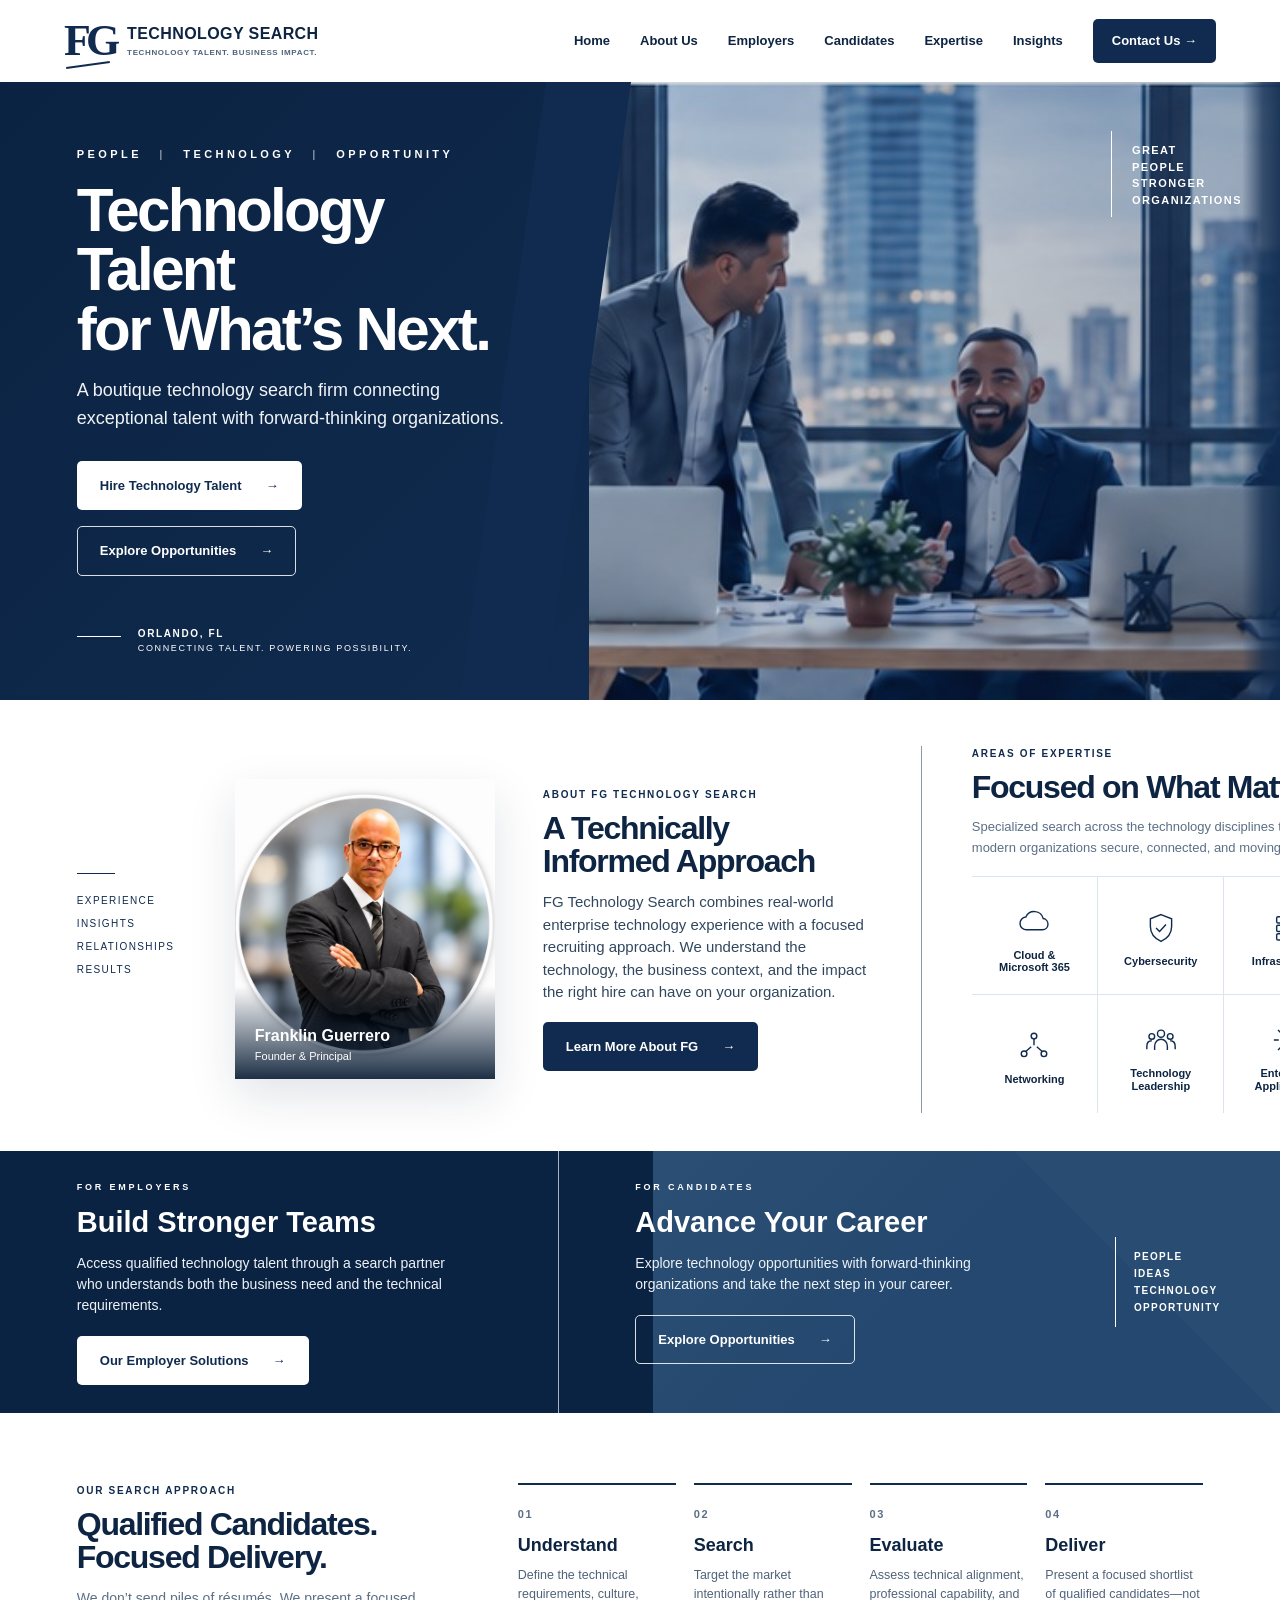
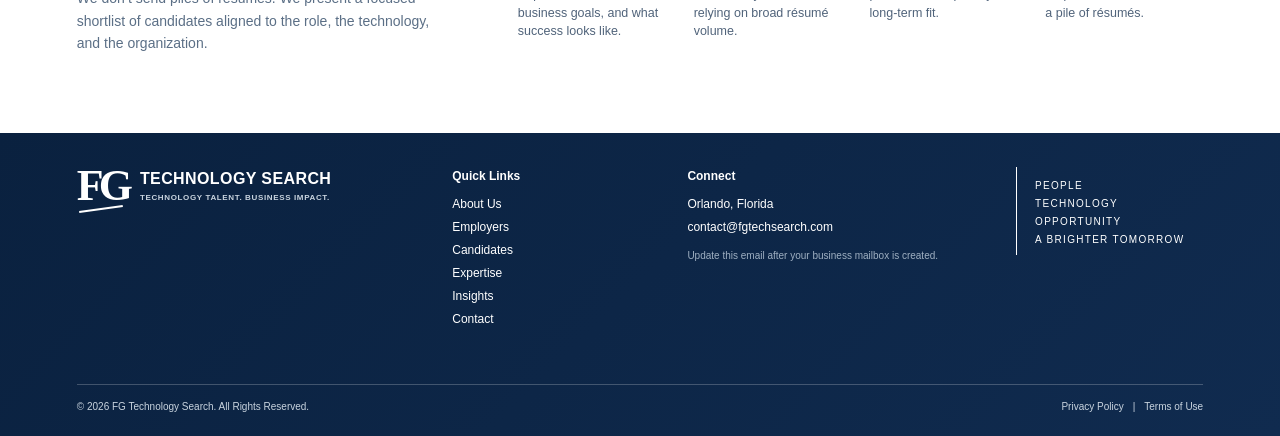
==== index.html @ d40439c0 "Add files via upload" ====
<!doctype html>
<html lang="en">
<head>
  <meta charset="utf-8">
  <meta name="viewport" content="width=device-width, initial-scale=1">
  <meta name="description" content="FG Technology Search is a boutique technology search firm connecting exceptional talent with forward-thinking organizations.">
  <title>FG Technology Search | Technology Talent for What’s Next</title>
  <link rel="icon" href="assets/favicon.svg" type="image/svg+xml">
  <link rel="stylesheet" href="styles.css">
</head>
<body>
  <header class="site-header">
    <a class="brand" href="#top" aria-label="FG Technology Search home">
      <span class="brand-mark" aria-hidden="true">FG</span>
      <span class="brand-copy">
        <strong>TECHNOLOGY SEARCH</strong>
        <small>TECHNOLOGY TALENT. BUSINESS IMPACT.</small>
      </span>
    </a>

    <button class="menu-toggle" type="button" aria-expanded="false" aria-controls="main-nav">
      <span></span><span></span><span></span>
      <span class="sr-only">Toggle navigation</span>
    </button>

    <nav id="main-nav" class="main-nav" aria-label="Primary navigation">
      <a href="index.html">Home</a>
      <a href="about.html">About Us</a>
      <a href="#employers">Employers</a>
      <a href="candidates.html">Candidates</a>
      <a href="expertise.html">Expertise</a>
      <a href="#insights">Insights</a>
      <a class="nav-cta" href="contact.html">Contact Us <span aria-hidden="true">→</span></a>
    </nav>
  </header>

  <main id="top">
    <section class="hero">
      <div class="hero-copy">
        <p class="eyebrow">PEOPLE <span>|</span> TECHNOLOGY <span>|</span> OPPORTUNITY</p>
        <h1>Technology Talent<br>for What’s Next.</h1>
        <p class="hero-lede">A boutique technology search firm connecting exceptional talent with forward-thinking organizations.</p>
        <div class="hero-actions">
          <a class="btn btn-light" href="#employers">Hire Technology Talent <span>→</span></a>
          <a class="btn btn-outline" href="candidates.html">Explore Opportunities <span>→</span></a>
        </div>
        <div class="hero-location">
          <span class="line"></span>
          <p><strong>ORLANDO, FL</strong><br>CONNECTING TALENT. POWERING POSSIBILITY.</p>
        </div>
      </div>

      <div class="hero-visual" aria-label="Professional technology search and recruiting">
        <img src="assets/hero-office.jpg" alt="Technology professionals collaborating in a modern office">
        <div class="hero-image-overlay"></div>
        <div class="glass-panel">
          <span class="vertical-line"></span>
          <p>GREAT<br>PEOPLE<br>STRONGER<br>ORGANIZATIONS</p>
        </div>
      </div>
    </section>

    <section id="about" class="about-expertise section">
      <div class="values">
        <span></span>
        <p>EXPERIENCE</p>
        <p>INSIGHTS</p>
        <p>RELATIONSHIPS</p>
        <p>RESULTS</p>
      </div>

      <div class="founder-card">
        <img class="founder-photo" src="assets/founder-franklin.png" alt="Temporary AI-generated founder portrait">
        <div class="founder-caption">
          <strong>Franklin Guerrero</strong>
          <span>Founder &amp; Principal</span>
        </div>
      </div>

      <article class="about-copy">
        <p class="section-kicker">ABOUT FG TECHNOLOGY SEARCH</p>
        <h2>A Technically<br>Informed Approach</h2>
        <p>FG Technology Search combines real-world enterprise technology experience with a focused recruiting approach. We understand the technology, the business context, and the impact the right hire can have on your organization.</p>
        <a class="btn btn-navy" href="about.html">Learn More About FG <span>→</span></a>
      </article>

      <section id="expertise" class="expertise-panel" aria-labelledby="expertise-title">
        <p class="section-kicker">AREAS OF EXPERTISE</p>
        <h2 id="expertise-title">Focused on What Matters</h2>
        <p class="expertise-intro">Specialized search across the technology disciplines that keep modern organizations secure, connected, and moving forward.</p>
        <div class="expertise-grid">
          <div class="expertise-item">
            <svg viewBox="0 0 48 48" aria-hidden="true"><path d="M14 35h22a8 8 0 0 0 1-15.9A13 13 0 0 0 12.5 17 9 9 0 0 0 14 35Z"/></svg>
            <span>Cloud &amp;<br>Microsoft 365</span>
          </div>
          <div class="expertise-item">
            <svg viewBox="0 0 48 48" aria-hidden="true"><path d="M24 5 39 11v11c0 10-6.4 17-15 21-8.6-4-15-11-15-21V11L24 5Z"/><path d="m17 24 5 5 9-10"/></svg>
            <span>Cybersecurity</span>
          </div>
          <div class="expertise-item">
            <svg viewBox="0 0 48 48" aria-hidden="true"><rect x="8" y="8" width="32" height="9" rx="2"/><rect x="8" y="20" width="32" height="9" rx="2"/><rect x="8" y="32" width="32" height="9" rx="2"/><circle cx="34" cy="12.5" r="1"/><circle cx="34" cy="24.5" r="1"/><circle cx="34" cy="36.5" r="1"/></svg>
            <span>Infrastructure</span>
          </div>
          <div class="expertise-item">
            <svg viewBox="0 0 48 48" aria-hidden="true"><circle cx="24" cy="10" r="4"/><circle cx="10" cy="35" r="4"/><circle cx="38" cy="35" r="4"/><path d="M24 14v9M20 25 12 32M28 25l8 7"/></svg>
            <span>Networking</span>
          </div>
          <div class="expertise-item">
            <svg viewBox="0 0 48 48" aria-hidden="true"><circle cx="24" cy="15" r="5"/><circle cx="11" cy="19" r="4"/><circle cx="37" cy="19" r="4"/><path d="M15 38v-5c0-6 4-10 9-10s9 4 9 10v5M4 37v-4c0-5 3-8 7-8M44 37v-4c0-5-3-8-7-8"/></svg>
            <span>Technology<br>Leadership</span>
          </div>
          <div class="expertise-item">
            <svg viewBox="0 0 48 48" aria-hidden="true"><circle cx="24" cy="24" r="7"/><path d="M24 4v7M24 37v7M4 24h7M37 24h7M9.9 9.9l5 5M33.1 33.1l5 5M38.1 9.9l-5 5M14.9 33.1l-5 5"/></svg>
            <span>Enterprise<br>Applications</span>
          </div>
        </div>
      </section>
    </section>

    <section class="audience-band">
      <article id="employers" class="audience employers">
        <p class="eyebrow">FOR EMPLOYERS</p>
        <h2>Build Stronger Teams</h2>
        <p>Access qualified technology talent through a search partner who understands both the business need and the technical requirements.</p>
        <a class="btn btn-light" href="#contact">Our Employer Solutions <span>→</span></a>
      </article>

      <article id="candidates" class="audience candidates">
        <p class="eyebrow">FOR CANDIDATES</p>
        <h2>Advance Your Career</h2>
        <p>Explore technology opportunities with forward-thinking organizations and take the next step in your career.</p>
        <a class="btn btn-outline" href="candidates.html">Explore Opportunities <span>→</span></a>
      </article>

      <div class="audience-words" aria-hidden="true">
        <span></span>
        <p>PEOPLE<br>IDEAS<br>TECHNOLOGY<br>OPPORTUNITY</p>
      </div>
    </section>

    <section id="insights" class="process section">
      <div>
        <p class="section-kicker">OUR SEARCH APPROACH</p>
        <h2>Qualified Candidates.<br>Focused Delivery.</h2>
        <p class="process-lede">We don’t send piles of résumés. We present a focused shortlist of candidates aligned to the role, the technology, and the organization.</p>
      </div>
      <div class="process-grid">
        <article><span>01</span><h3>Understand</h3><p>Define the technical requirements, culture, business goals, and what success looks like.</p></article>
        <article><span>02</span><h3>Search</h3><p>Target the market intentionally rather than relying on broad résumé volume.</p></article>
        <article><span>03</span><h3>Evaluate</h3><p>Assess technical alignment, professional capability, and long-term fit.</p></article>
        <article><span>04</span><h3>Deliver</h3><p>Present a focused shortlist of qualified candidates—not a pile of résumés.</p></article>
      </div>
    </section>
  </main>

  <footer id="contact" class="site-footer">
    <div class="footer-brand">
      <a class="brand brand-footer" href="#top">
        <span class="brand-mark">FG</span>
        <span class="brand-copy">
          <strong>TECHNOLOGY SEARCH</strong>
          <small>TECHNOLOGY TALENT. BUSINESS IMPACT.</small>
        </span>
      </a>
    </div>

    <div class="footer-links">
      <strong>Quick Links</strong>
      <a href="about.html">About Us</a>
      <a href="#employers">Employers</a>
      <a href="candidates.html">Candidates</a>
      <a href="expertise.html">Expertise</a>
      <a href="#insights">Insights</a>
      <a href="contact.html">Contact</a>
    </div>

    <div class="footer-contact">
      <strong>Connect</strong>
      <p>Orlando, Florida</p>
      <a href="mailto:contact@fgtechsearch.com">contact@fgtechsearch.com</a>
      <p class="note">Update this email after your business mailbox is created.</p>
    </div>

    <div class="footer-statement">
      <span></span>
      <p>PEOPLE<br>TECHNOLOGY<br>OPPORTUNITY<br>A BRIGHTER TOMORROW</p>
    </div>

    <div class="footer-bottom">
      <p>© <span id="year"></span> FG Technology Search. All Rights Reserved.</p>
      <div><a href="privacy.html">Privacy Policy</a><span>|</span><a href="terms.html">Terms of Use</a></div>
    </div>
  </footer>

  <script src="script.js"></script>
</body>
</html>
---- styles.css ----
:root{
  --navy:#102b4f;
  --navy-deep:#0b2342;
  --navy-2:#183b66;
  --slate:#5b6f86;
  --ink:#0d2442;
  --white:#ffffff;
  --off:#f5f7fa;
  --line:#dce4ec;
  --shadow:0 18px 45px rgba(9,31,59,.12);
  --max:100%;
}
*{box-sizing:border-box}
html{scroll-behavior:smooth}
body{margin:0;width:100%;overflow-x:hidden;font-family:Inter,ui-sans-serif,-apple-system,BlinkMacSystemFont,"Segoe UI",Arial,sans-serif;color:var(--ink);background:#fff;line-height:1.5}
a{color:inherit;text-decoration:none}
img,svg{display:block}
.sr-only{position:absolute;width:1px;height:1px;padding:0;margin:-1px;overflow:hidden;clip:rect(0,0,0,0);white-space:nowrap;border:0}

.site-header{
  width:100%;
  min-height:82px;
  margin:0;
  padding:0 5vw;
  display:flex;
  align-items:center;
  justify-content:space-between;
  gap:30px;
  background:#fff;
}
.brand{display:flex;align-items:center;gap:12px;min-width:max-content}
.brand-mark{
  font-family:Georgia,"Times New Roman",serif;
  font-size:44px;
  line-height:.85;
  letter-spacing:-5px;
  color:var(--navy);
  font-weight:700;
  position:relative;
}
.brand-mark::after{
  content:"";
  width:44px;height:2px;background:var(--navy);
  position:absolute;left:2px;bottom:-6px;transform:rotate(-8deg);
}
.brand-copy{display:grid;gap:1px}
.brand-copy strong{font-size:16px;letter-spacing:.025em}
.brand-copy small{font-size:8px;letter-spacing:.08em;font-weight:700;color:#50637a}
.main-nav{display:flex;align-items:center;gap:30px;font-size:13px;font-weight:650}
.main-nav a{padding:9px 0}
.main-nav a:hover{opacity:.7}
.main-nav .nav-cta{background:var(--navy);color:#fff;padding:12px 19px;border-radius:5px}
.menu-toggle{display:none;border:0;background:none;padding:8px;cursor:pointer}
.menu-toggle span:not(.sr-only){display:block;width:25px;height:2px;background:var(--navy);margin:5px 0}

.hero{
  width:100%;
  max-width:none;
  margin:0;
  display:grid;
  grid-template-columns:46% 54%;
  min-height:545px;
  overflow:hidden;
}
.hero-copy{
  background:linear-gradient(135deg,var(--navy-deep),var(--navy));
  color:#fff;
  padding:64px 4.5vw 44px 6vw;
  position:relative;
}
.hero-copy::after{
  content:"";
  position:absolute;right:-42px;top:0;width:85px;height:100%;
  background:var(--navy);transform:skewX(-8deg);transform-origin:top;
  z-index:1;
}
.eyebrow{font-size:11px;letter-spacing:.31em;font-weight:700;margin:0 0 18px}
.eyebrow span{opacity:.5;margin:0 11px}
.hero h1{font-size:clamp(46px,4.7vw,76px);line-height:.99;letter-spacing:-.045em;margin:0 0 18px;max-width:660px;position:relative;z-index:2}
.hero-lede{font-size:18px;line-height:1.55;max-width:610px;margin:0 0 28px;color:#f0f4f8;position:relative;z-index:2}
.hero-actions{display:flex;gap:16px;flex-wrap:wrap;position:relative;z-index:2}
.btn{display:inline-flex;align-items:center;justify-content:center;gap:24px;padding:14px 22px;border-radius:5px;font-weight:750;font-size:13px;transition:.2s ease;border:1px solid transparent}
.btn:hover{transform:translateY(-1px);box-shadow:0 9px 25px rgba(0,0,0,.12)}
.btn-light{background:#fff;color:var(--navy)}
.btn-outline{border-color:rgba(255,255,255,.85);color:#fff;background:transparent}
.btn-navy{background:var(--navy);color:#fff}
.hero-location{display:flex;align-items:flex-start;gap:17px;margin-top:50px;position:relative;z-index:2}
.hero-location .line{width:44px;height:1px;background:#fff;margin-top:10px}
.hero-location p{font-size:9px;line-height:1.55;letter-spacing:.18em;margin:0}
.hero-location strong{font-size:10px}

.hero-visual{
  position:relative;
  overflow:hidden;
  min-height:520px;
  background:#6f8398;
}
.hero-visual>img{
  width:100%;
  height:100%;
  object-fit:cover;
  object-position:52% center;
  position:absolute;
  inset:0;
}
.hero-image-overlay{
  position:absolute;
  inset:0;
  background:linear-gradient(90deg,rgba(16,43,79,.16),rgba(16,43,79,.32));
}

.hero-visual::after{
  content:"";
  position:absolute;
  top:0;
  right:0;
  width:5.5%;
  height:100%;
  background:linear-gradient(90deg,rgba(16,43,79,0),rgba(16,43,79,.72) 55%,rgba(16,43,79,.9));
  z-index:1;
  pointer-events:none;
}
.hero-visual .glass-panel{
  z-index:3;
}

.glass-panel{position:absolute;right:5.5%;top:8%;display:flex;gap:20px;color:#fff;font-size:11px;letter-spacing:.13em;font-weight:700;z-index:2}
.vertical-line{width:1px;height:86px;background:#fff}

.section{width:100%;max-width:none;margin:0}
.about-expertise{
  display:grid;
  grid-template-columns:110px minmax(260px,320px) minmax(330px,.95fr) minmax(430px,1.25fr);
  gap:48px;
  padding:46px 6vw 38px;
  align-items:center;
}
.values{align-self:center;color:var(--navy);font-size:10px;letter-spacing:.14em}
.values span{display:block;width:38px;height:1px;background:var(--navy);margin-bottom:19px}
.values p{margin:8px 0}
.founder-card{position:relative;background:#d9e1e8;min-height:300px;overflow:hidden;box-shadow:var(--shadow)}
.founder-photo{
  width:100%;
  height:300px;
  object-fit:cover;
  object-position:center 24%;
}
.founder-caption{position:absolute;left:0;right:0;bottom:0;background:linear-gradient(transparent,rgba(5,25,50,.9));color:#fff;padding:38px 20px 15px}
.founder-caption strong,.founder-caption span{display:block}
.founder-caption span{font-size:11px}
.section-kicker{font-size:10px;letter-spacing:.17em;font-weight:800;margin:0 0 10px;color:var(--navy)}
.about-copy h2,.expertise-panel h2,.process h2{font-size:clamp(32px,2.35vw,44px);line-height:1.02;letter-spacing:-.04em;margin:0 0 14px}
.about-copy>p:not(.section-kicker){font-size:15px;color:#31475f;margin:0 0 18px;max-width:530px}
.expertise-panel{border-left:1px solid #8997a7;padding-left:50px}
.expertise-grid{display:grid;grid-template-columns:repeat(3,1fr);border-top:1px solid var(--line);margin-top:18px}
.expertise-item{min-height:118px;padding:18px 10px 10px;display:flex;flex-direction:column;align-items:center;justify-content:center;text-align:center;border-right:1px solid var(--line);border-bottom:1px solid var(--line);font-size:11px;font-weight:750;line-height:1.15}
.expertise-item:nth-child(3n){border-right:0}
.expertise-item:nth-child(n+4){border-bottom:0}
.expertise-item svg{width:34px;height:34px;fill:none;stroke:var(--navy);stroke-width:2;margin-bottom:10px}

.audience-band{
  width:100%;max-width:none;margin:0;
  background:linear-gradient(90deg,#0b2342 0 51%,#24486f 51% 100%);
  color:#fff;
  display:grid;
  grid-template-columns:1fr 1fr 165px;
}
.audience{padding:30px 7vw 28px 6vw;min-height:220px}
.audience+.audience{border-left:1px solid rgba(255,255,255,.65);padding-left:6vw}
.audience h2{font-size:29px;margin:0 0 8px}
.audience p:not(.eyebrow){font-size:14px;max-width:560px;color:#edf2f7;margin:0 0 20px}
.audience .eyebrow{font-size:9px;margin-bottom:7px}
.audience-words{display:flex;align-items:center;gap:18px;padding-right:28px;font-size:10px;line-height:1.7;letter-spacing:.13em;font-weight:700}
.audience-words span{width:1px;height:90px;background:#fff}

.process{padding:70px 6vw 78px;display:grid;grid-template-columns:.7fr 1.3fr;gap:72px;background:#fff}
.process-grid{display:grid;grid-template-columns:repeat(4,1fr);gap:18px}
.process-grid article{border-top:2px solid var(--navy);padding-top:16px}
.process-grid span{font-size:11px;letter-spacing:.15em;color:var(--slate);font-weight:800}
.process-grid h3{font-size:18px;margin:7px 0}
.process-grid p{font-size:12.5px;color:#50637a;margin:0}

.site-footer{
  width:100%;max-width:none;margin:0;
  background:linear-gradient(135deg,#0a213f,#102b4f);
  color:#fff;
  padding:34px 6vw 22px;
  display:grid;
  grid-template-columns:1.4fr .8fr 1.2fr .8fr;
  gap:48px;
}
.brand-footer .brand-mark{color:#fff}.brand-footer .brand-mark::after{background:#fff}
.brand-footer .brand-copy small{color:#c9d4df}
.footer-links,.footer-contact{display:grid;align-content:start;gap:5px;font-size:12px}
.footer-links strong,.footer-contact strong{margin-bottom:5px}
.footer-contact p{margin:0}
.footer-contact .note{margin-top:7px;color:#9fb0c2;font-size:10px}
.footer-statement{display:flex;gap:18px;align-items:start;font-size:10px;letter-spacing:.13em;line-height:1.8}
.footer-statement span{width:1px;height:88px;background:#fff}
.footer-bottom{
  grid-column:1/-1;border-top:1px solid rgba(255,255,255,.22);
  padding-top:14px;margin-top:8px;
  display:flex;justify-content:space-between;gap:20px;
  font-size:10px;color:#c9d4df
}
.footer-bottom p{margin:0}.footer-bottom div{display:flex;gap:9px}

@media (max-width:1100px){
  .site-header{width:100%;padding:0 24px}
  .main-nav{gap:18px}
  .hero{grid-template-columns:1fr 1fr}
  .about-expertise{grid-template-columns:90px 280px 1fr}
  .expertise-panel{grid-column:1/-1;border-left:0;border-top:1px solid var(--line);padding:28px 0 0}
  .process{grid-template-columns:1fr}
}
@media (max-width:800px){
  .site-header{position:relative;min-height:70px}
  .brand-copy strong{font-size:13px}.brand-copy small{font-size:7px}.brand-mark{font-size:38px}
  .menu-toggle{display:block}
  .main-nav{
    display:none;position:absolute;left:0;right:0;top:70px;z-index:20;
    background:#fff;padding:22px 24px;box-shadow:0 12px 25px rgba(0,0,0,.12);
    flex-direction:column;align-items:flex-start;gap:8px;
  }
  .main-nav.open{display:flex}
  .hero{grid-template-columns:1fr}
  .hero-copy{padding:48px 28px 40px}
  .hero-copy::after{display:none}
  .hero-visual{min-height:340px}
  .glass-panel{top:24px}
  .about-expertise{grid-template-columns:1fr;padding:46px 28px}
  .values{display:none}
  .founder-card{max-width:380px}
  .expertise-panel{grid-column:auto}
  .audience-band{grid-template-columns:1fr}
  .audience+.audience{border-left:0;border-top:1px solid rgba(255,255,255,.4)}
  .audience-words{display:none}
  .process{padding:48px 28px}
  .process-grid{grid-template-columns:1fr 1fr}
  .site-footer{grid-template-columns:1fr 1fr;padding:32px 28px}
  .footer-bottom{flex-direction:column}
}
@media (max-width:520px){
  .brand-copy small{display:none}
  .hero h1{font-size:44px}
  .hero-actions{flex-direction:column;align-items:stretch}
  .btn{width:100%}
  .expertise-grid{grid-template-columns:1fr 1fr}
  .expertise-item:nth-child(3n){border-right:1px solid var(--line)}
  .expertise-item:nth-child(2n){border-right:0}
  .expertise-item:nth-child(n+4){border-bottom:1px solid var(--line)}
  .expertise-item:nth-child(n+5){border-bottom:0}
  .process-grid{grid-template-columns:1fr}
  .site-footer{grid-template-columns:1fr}
  .footer-bottom{grid-column:auto}
}

.audience-band{
  position:relative;
  overflow:hidden;
}
.audience-band::after{
  content:"";
  position:absolute;
  inset:0 0 0 51%;
  background:
    linear-gradient(135deg,rgba(255,255,255,.035),transparent 46%),
    linear-gradient(45deg,transparent 70%,rgba(255,255,255,.025) 70%);
  pointer-events:none;
}
.audience-band > *{
  position:relative;
  z-index:1;
}

.expertise-intro{
  margin:0;
  max-width:620px;
  font-size:13px;
  line-height:1.55;
  color:#5b6f86;
}

.process-lede{
  max-width:500px;
  margin:14px 0 0;
  color:#5b6f86;
  font-size:14px;
  line-height:1.6;
}

.expertise-item{
  transition:background-color .2s ease, transform .2s ease;
}
.expertise-item:hover{
  background:#f8fafc;
}
.process-grid article{
  transition:transform .2s ease;
}
.process-grid article:hover{
  transform:translateY(-2px);
}
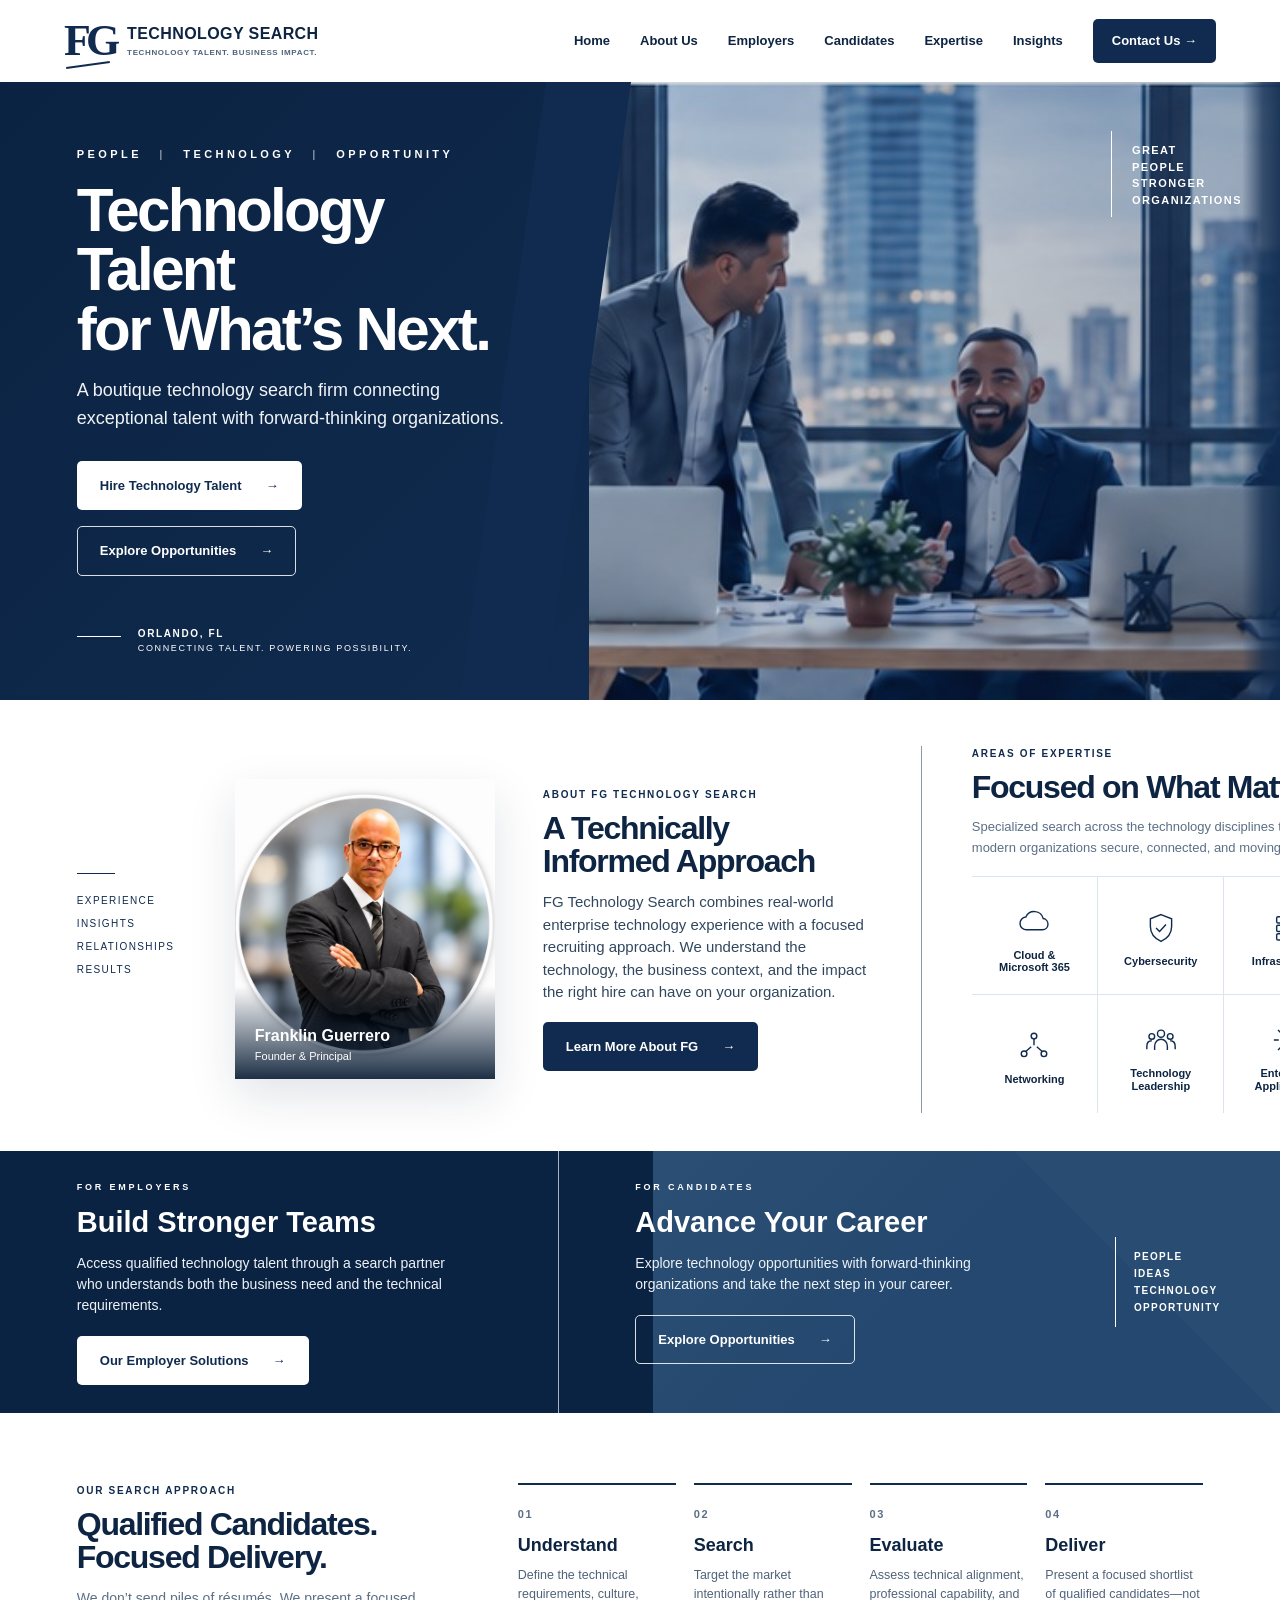
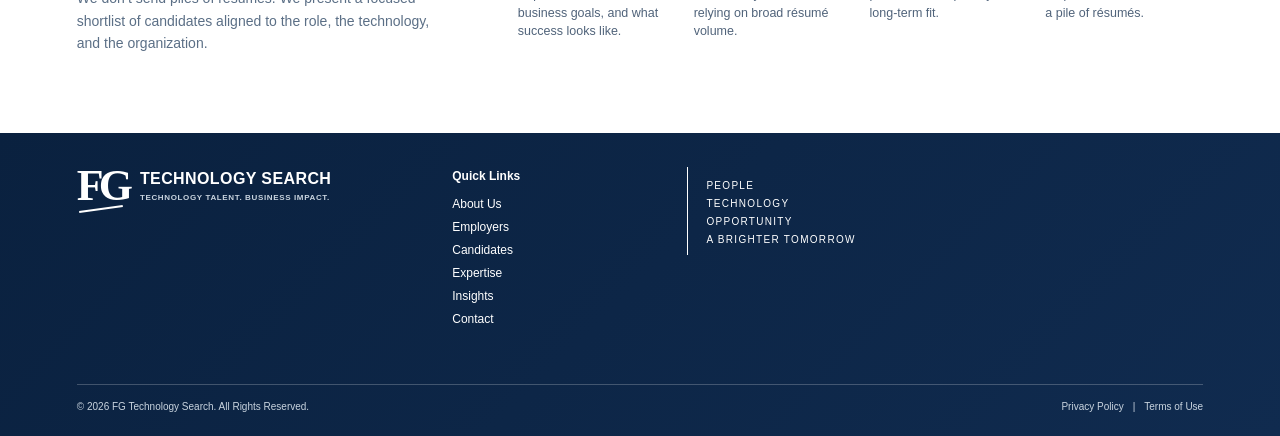
==== commit b54b9df4: "Add files via upload" ====
--- a/index.html
+++ b/index.html
@@ -7,6 +7,14 @@
   <title>FG Technology Search | Technology Talent for What’s Next</title>
   <link rel="icon" href="assets/favicon.svg" type="image/svg+xml">
   <link rel="stylesheet" href="styles.css">
+  <!-- Microsoft Clarity -->
+  <script type="text/javascript">
+    (function(c,l,a,r,i,t,y){
+        c[a]=c[a]||function(){(c[a].q=c[a].q||[]).push(arguments)};
+        t=l.createElement(r);t.async=1;t.src="https://www.clarity.ms/tag/"+i;
+        y=l.getElementsByTagName(r)[0];y.parentNode.insertBefore(t,y);
+    })(window, document, "clarity", "script", "yd8xlcej18");
+  </script>
 </head>
 <body>
   <header class="site-header">
@@ -173,15 +181,7 @@
       <a href="#insights">Insights</a>
       <a href="contact.html">Contact</a>
     </div>
-
-    <div class="footer-contact">
-      <strong>Connect</strong>
-      <p>Orlando, Florida</p>
-      <a href="mailto:contact@fgtechsearch.com">contact@fgtechsearch.com</a>
-      <p class="note">Update this email after your business mailbox is created.</p>
-    </div>
-
-    <div class="footer-statement">
+<div class="footer-statement">
       <span></span>
       <p>PEOPLE<br>TECHNOLOGY<br>OPPORTUNITY<br>A BRIGHTER TOMORROW</p>
     </div>
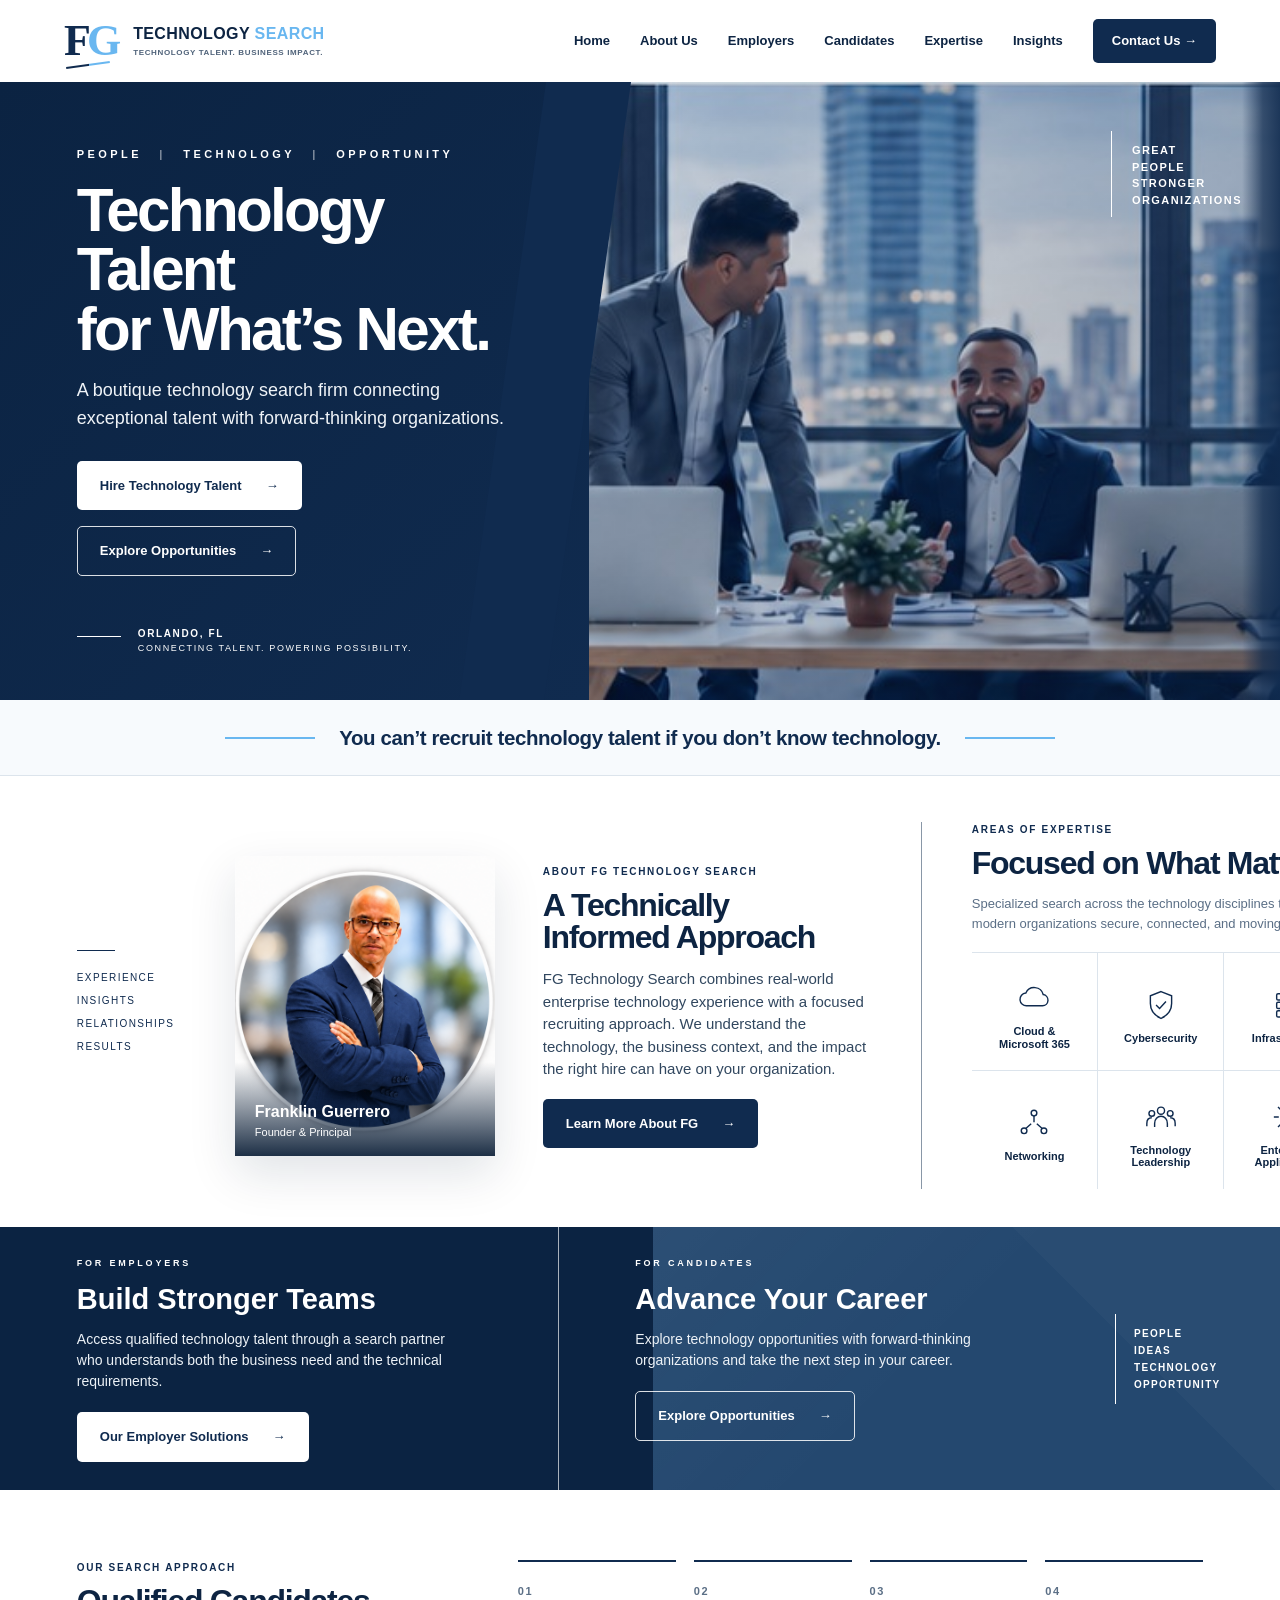
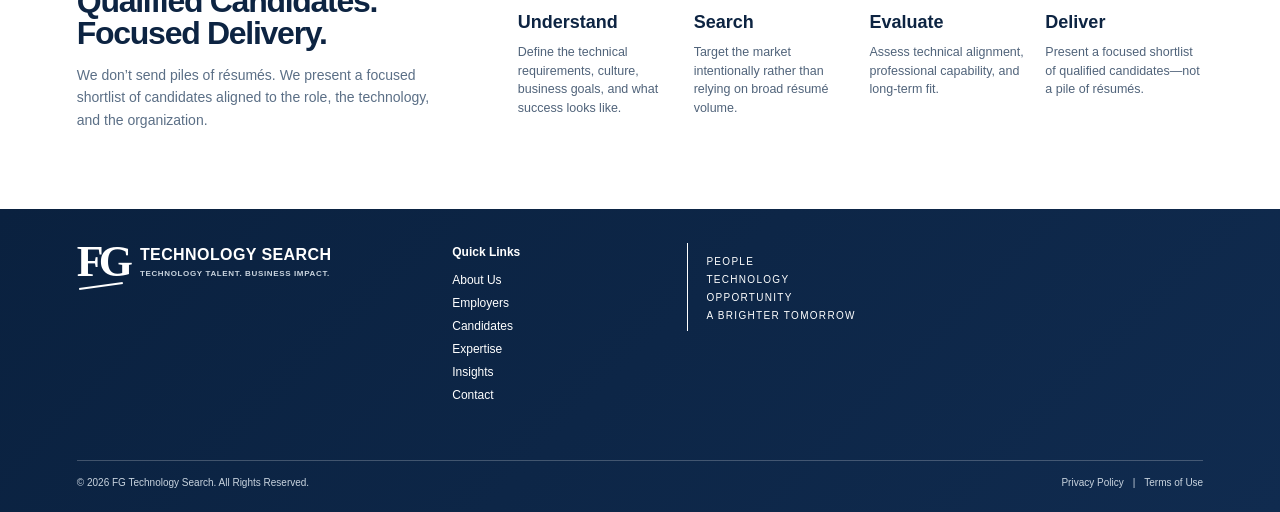
==== commit d7c54b56: "Add files via upload" ====
--- a/index.html
+++ b/index.html
@@ -19,9 +19,9 @@
 <body>
   <header class="site-header">
     <a class="brand" href="#top" aria-label="FG Technology Search home">
-      <span class="brand-mark" aria-hidden="true">FG</span>
+      <span class="brand-mark" aria-hidden="true"><span class="brand-f">F</span><span class="brand-g">G</span></span>
       <span class="brand-copy">
-        <strong>TECHNOLOGY SEARCH</strong>
+        <strong><span class="brand-technology">TECHNOLOGY</span> <span class="brand-search">SEARCH</span></strong>
         <small>TECHNOLOGY TALENT. BUSINESS IMPACT.</small>
       </span>
     </a>
@@ -68,6 +68,12 @@
       </div>
     </section>
 
+    <section class="brand-slogan" aria-label="FG Technology Search philosophy">
+      <span class="brand-slogan-line" aria-hidden="true"></span>
+      <p>You can’t recruit technology talent if you don’t know technology.</p>
+      <span class="brand-slogan-line" aria-hidden="true"></span>
+    </section>
+
     <section id="about" class="about-expertise section">
       <div class="values">
         <span></span>
@@ -164,9 +170,9 @@
   <footer id="contact" class="site-footer">
     <div class="footer-brand">
       <a class="brand brand-footer" href="#top">
-        <span class="brand-mark">FG</span>
+        <span class="brand-mark"><span class="brand-f">F</span><span class="brand-g">G</span></span>
         <span class="brand-copy">
-          <strong>TECHNOLOGY SEARCH</strong>
+          <strong><span class="brand-technology">TECHNOLOGY</span> <span class="brand-search">SEARCH</span></strong>
           <small>TECHNOLOGY TALENT. BUSINESS IMPACT.</small>
         </span>
       </a>
--- a/styles.css
+++ b/styles.css
@@ -2,6 +2,7 @@
   --navy:#102b4f;
   --navy-deep:#0b2342;
   --navy-2:#183b66;
+  --baby-blue:#69b7f0;
   --slate:#5b6f86;
   --ink:#0d2442;
   --white:#ffffff;
@@ -301,3 +302,57 @@
 .process-grid article:hover{
   transform:translateY(-2px);
 }
+
+/* Baby-blue brand accents */
+.brand-search{color:var(--baby-blue)}
+
+.site-header .brand-mark::after{
+  background:linear-gradient(90deg,var(--navy) 0 52%,var(--baby-blue) 52% 100%);
+}
+.site-header .main-nav a:not(.nav-cta){position:relative}
+.site-header .main-nav a:not(.nav-cta)::after{
+  content:"";position:absolute;left:0;bottom:3px;width:0;height:2px;
+  background:var(--baby-blue);transition:width .2s ease;
+}
+.site-header .main-nav a:not(.nav-cta):hover::after{width:100%}
+.brand-footer .brand-mark{background:none;-webkit-background-clip:initial;background-clip:initial;color:#fff}
+.brand-footer .brand-mark::after{background:#fff}
+.brand-footer .brand-search{color:#fff}
+
+.brand-slogan{
+  width:100%;padding:24px 6vw;display:grid;
+  grid-template-columns:minmax(36px,90px) auto minmax(36px,90px);
+  justify-content:center;align-items:center;gap:24px;
+  background:#f7fafd;border-bottom:1px solid var(--line);
+}
+.brand-slogan p{
+  margin:0;color:var(--navy);font-size:clamp(18px,1.6vw,25px);
+  line-height:1.35;font-weight:750;letter-spacing:-.02em;text-align:center;
+}
+.brand-slogan-line{display:block;width:100%;height:2px;background:var(--baby-blue)}
+@media (max-width:520px){
+  .brand-slogan{grid-template-columns:28px 1fr 28px;gap:12px;padding:20px 22px}
+  .brand-slogan p{font-size:17px}
+}
+
+
+/* Precise two-tone FG initials: solid navy F + solid baby-blue G */
+.site-header .brand-mark{
+  display:inline-flex;
+  align-items:baseline;
+  letter-spacing:0;
+  color:inherit;
+}
+.site-header .brand-mark .brand-f{
+  color:var(--navy);
+}
+.site-header .brand-mark .brand-g{
+  color:var(--baby-blue);
+  margin-left:-4px;
+}
+
+/* Footer keeps both initials white */
+.brand-footer .brand-mark .brand-f,
+.brand-footer .brand-mark .brand-g{
+  color:#fff;
+}
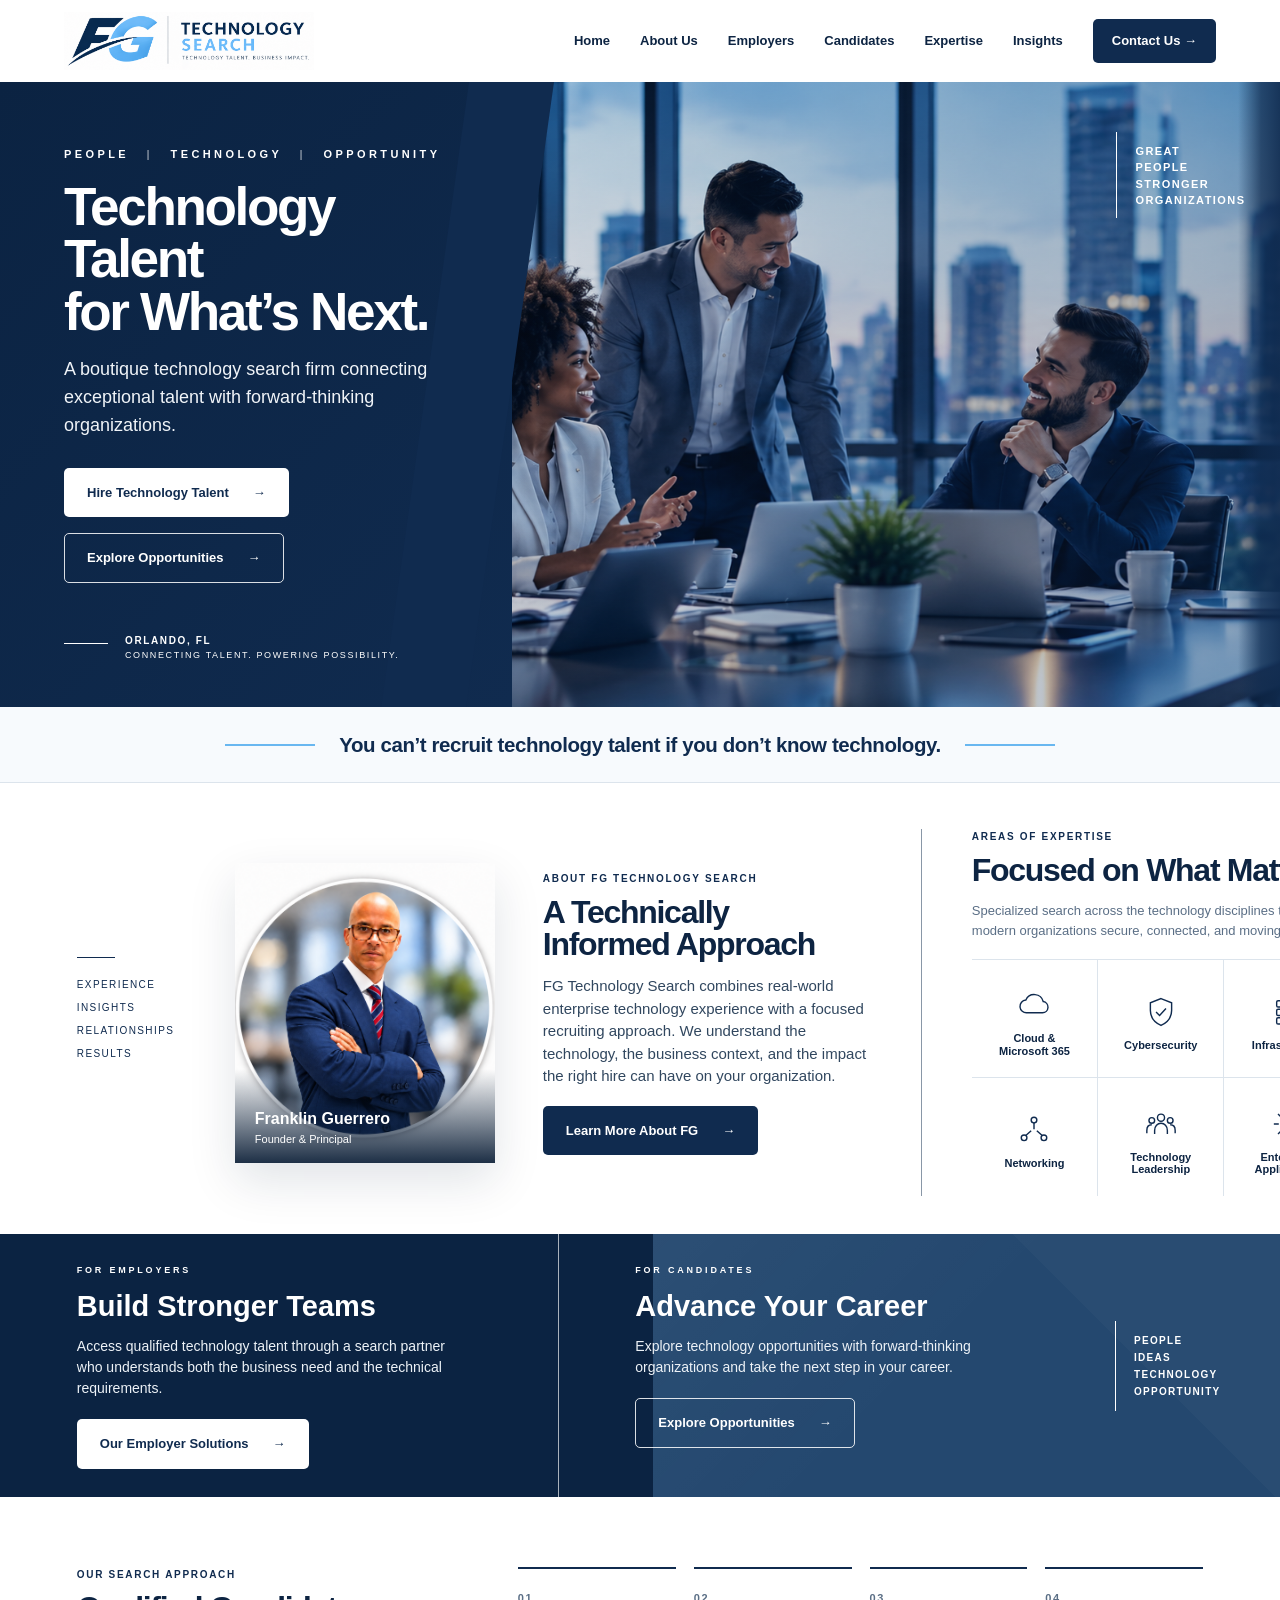
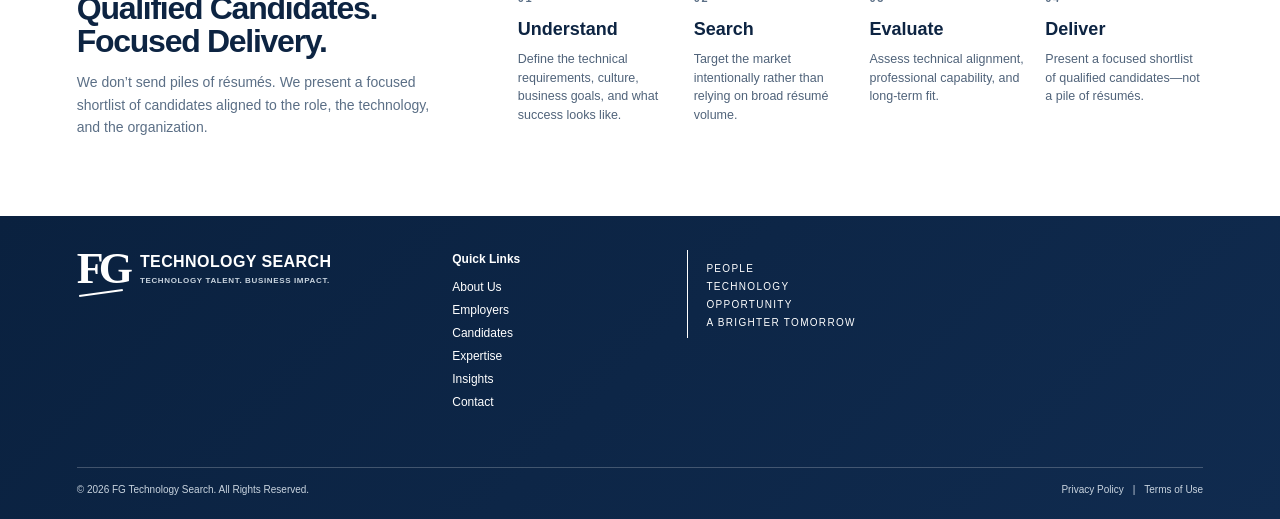
==== commit 2d5e95b8: "Add files via upload" ====
--- a/index.html
+++ b/index.html
@@ -6,7 +6,7 @@
   <meta name="description" content="FG Technology Search is a boutique technology search firm connecting exceptional talent with forward-thinking organizations.">
   <title>FG Technology Search | Technology Talent for What’s Next</title>
   <link rel="icon" href="assets/favicon.svg" type="image/svg+xml">
-  <link rel="stylesheet" href="styles.css">
+  <link rel="stylesheet" href="styles.css?v=5">
   <!-- Microsoft Clarity -->
   <script type="text/javascript">
     (function(c,l,a,r,i,t,y){
@@ -18,12 +18,8 @@
 </head>
 <body>
   <header class="site-header">
-    <a class="brand" href="#top" aria-label="FG Technology Search home">
-      <span class="brand-mark" aria-hidden="true"><span class="brand-f">F</span><span class="brand-g">G</span></span>
-      <span class="brand-copy">
-        <strong><span class="brand-technology">TECHNOLOGY</span> <span class="brand-search">SEARCH</span></strong>
-        <small>TECHNOLOGY TALENT. BUSINESS IMPACT.</small>
-      </span>
+    <a class="brand brand-image" href="#top" aria-label="FG Technology Search home">
+      <img class="brand-lockup" src="assets/fg-tech-search-logo.png" alt="FG Technology Search — Technology Talent. Business Impact.">
     </a>
 
     <button class="menu-toggle" type="button" aria-expanded="false" aria-controls="main-nav">
--- a/styles.css
+++ b/styles.css
@@ -59,14 +59,14 @@
   max-width:none;
   margin:0;
   display:grid;
-  grid-template-columns:46% 54%;
+  grid-template-columns:40% 60%;
   min-height:545px;
   overflow:hidden;
 }
 .hero-copy{
   background:linear-gradient(135deg,var(--navy-deep),var(--navy));
   color:#fff;
-  padding:64px 4.5vw 44px 6vw;
+  padding:64px 3.2vw 44px 5vw;
   position:relative;
 }
 .hero-copy::after{
@@ -77,7 +77,7 @@
 }
 .eyebrow{font-size:11px;letter-spacing:.31em;font-weight:700;margin:0 0 18px}
 .eyebrow span{opacity:.5;margin:0 11px}
-.hero h1{font-size:clamp(46px,4.7vw,76px);line-height:.99;letter-spacing:-.045em;margin:0 0 18px;max-width:660px;position:relative;z-index:2}
+.hero h1{font-size:clamp(44px,4.15vw,72px);line-height:.99;letter-spacing:-.045em;margin:0 0 18px;max-width:660px;position:relative;z-index:2}
 .hero-lede{font-size:18px;line-height:1.55;max-width:610px;margin:0 0 28px;color:#f0f4f8;position:relative;z-index:2}
 .hero-actions{display:flex;gap:16px;flex-wrap:wrap;position:relative;z-index:2}
 .btn{display:inline-flex;align-items:center;justify-content:center;gap:24px;padding:14px 22px;border-radius:5px;font-weight:750;font-size:13px;transition:.2s ease;border:1px solid transparent}
@@ -100,7 +100,7 @@
   width:100%;
   height:100%;
   object-fit:cover;
-  object-position:52% center;
+  object-position:38% center;
   position:absolute;
   inset:0;
 }
@@ -125,7 +125,7 @@
   z-index:3;
 }
 
-.glass-panel{position:absolute;right:5.5%;top:8%;display:flex;gap:20px;color:#fff;font-size:11px;letter-spacing:.13em;font-weight:700;z-index:2}
+.glass-panel{position:absolute;right:4.5%;top:8%;display:flex;gap:18px;color:#fff;font-size:11px;letter-spacing:.13em;font-weight:700;z-index:3;max-width:150px}
 .vertical-line{width:1px;height:86px;background:#fff}
 
 .section{width:100%;max-width:none;margin:0}
@@ -209,11 +209,20 @@
 @media (max-width:1100px){
   .site-header{width:100%;padding:0 24px}
   .main-nav{gap:18px}
-  .hero{grid-template-columns:1fr 1fr}
+  .hero{grid-template-columns:42% 58%}
   .about-expertise{grid-template-columns:90px 280px 1fr}
   .expertise-panel{grid-column:1/-1;border-left:0;border-top:1px solid var(--line);padding:28px 0 0}
   .process{grid-template-columns:1fr}
 }
+
+@media (max-width:950px) and (min-width:801px){
+  .hero{grid-template-columns:44% 56%}
+  .hero h1{font-size:clamp(42px,5vw,58px)}
+  .hero-copy{padding-left:4vw;padding-right:3vw}
+  .hero-visual>img{object-position:34% center}
+  .glass-panel{right:3%;font-size:10px;gap:14px}
+}
+
 @media (max-width:800px){
   .site-header{position:relative;min-height:70px}
   .brand-copy strong{font-size:13px}.brand-copy small{font-size:7px}.brand-mark{font-size:38px}
@@ -356,3 +365,33 @@
 .brand-footer .brand-mark .brand-g{
   color:#fff;
 }
+
+
+/* Exact FG Technology Search logo lockup used in homepage header */
+.site-header .brand-image{
+  display:flex;
+  align-items:center;
+  min-width:0;
+  gap:0;
+}
+.site-header .brand-lockup{
+  display:block;
+  width:clamp(250px,18vw,320px);
+  height:auto;
+  object-fit:contain;
+}
+@media (max-width:1100px){
+  .site-header .brand-lockup{
+    width:235px;
+  }
+}
+@media (max-width:800px){
+  .site-header .brand-lockup{
+    width:205px;
+  }
+}
+@media (max-width:520px){
+  .site-header .brand-lockup{
+    width:178px;
+  }
+}
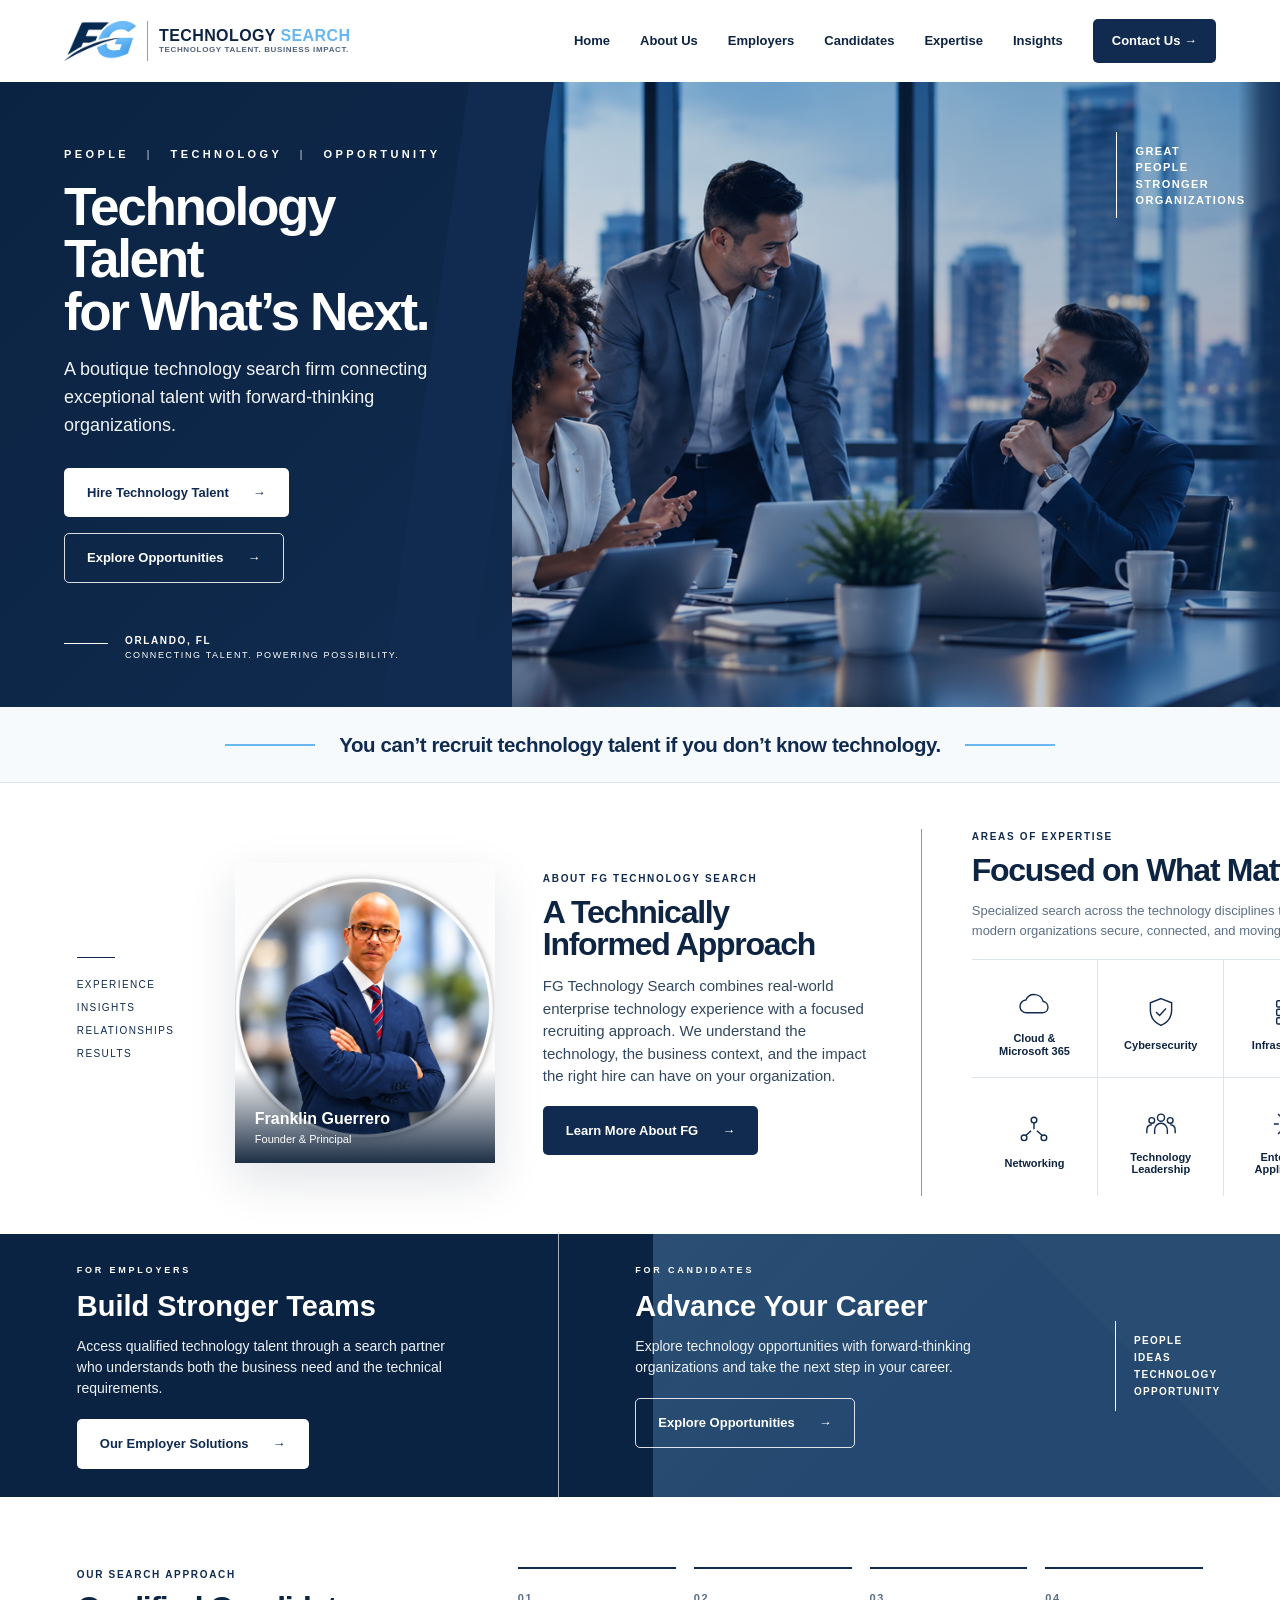
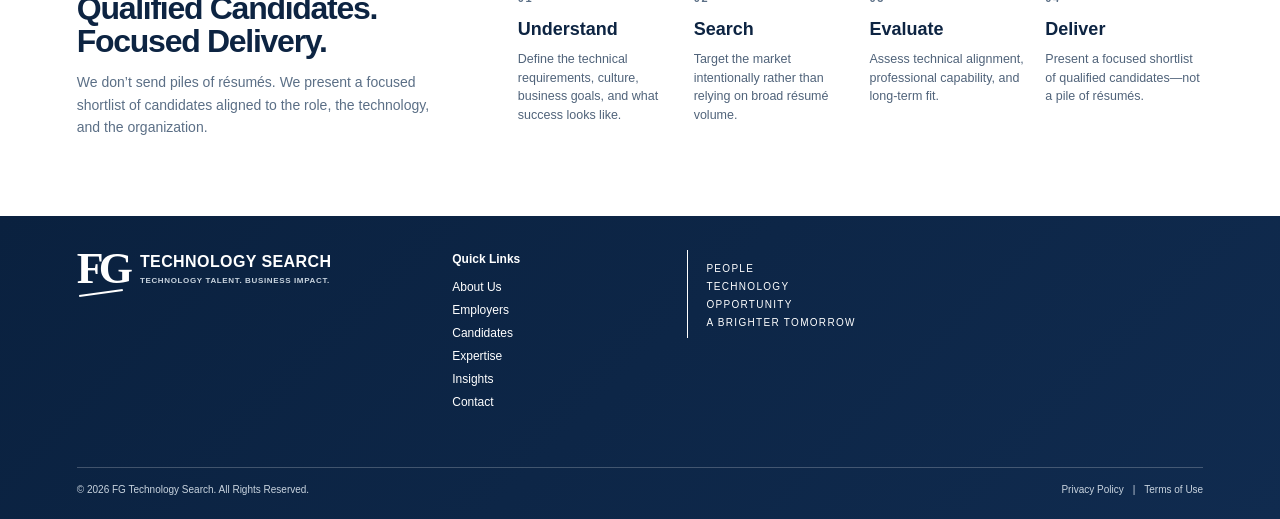
==== commit 611defda: "Add files via upload" ====
--- a/index.html
+++ b/index.html
@@ -6,7 +6,7 @@
   <meta name="description" content="FG Technology Search is a boutique technology search firm connecting exceptional talent with forward-thinking organizations.">
   <title>FG Technology Search | Technology Talent for What’s Next</title>
   <link rel="icon" href="assets/favicon.svg" type="image/svg+xml">
-  <link rel="stylesheet" href="styles.css?v=5">
+  <link rel="stylesheet" href="styles.css?v=7">
   <!-- Microsoft Clarity -->
   <script type="text/javascript">
     (function(c,l,a,r,i,t,y){
@@ -18,8 +18,15 @@
 </head>
 <body>
   <header class="site-header">
-    <a class="brand brand-image" href="#top" aria-label="FG Technology Search home">
-      <img class="brand-lockup" src="assets/fg-tech-search-logo.png" alt="FG Technology Search — Technology Talent. Business Impact.">
+    <a class="brand brand-hybrid" href="#top" aria-label="FG Technology Search home">
+      <span class="brand-monogram-wrap" aria-hidden="true">
+        <img class="brand-monogram" src="assets/fg-monogram.png" alt="">
+      </span>
+      <span class="brand-divider" aria-hidden="true"></span>
+      <span class="brand-copy">
+        <strong><span class="brand-technology">TECHNOLOGY</span> <span class="brand-search">SEARCH</span></strong>
+        <small>TECHNOLOGY TALENT. BUSINESS IMPACT.</small>
+      </span>
     </a>
 
     <button class="menu-toggle" type="button" aria-expanded="false" aria-controls="main-nav">
--- a/styles.css
+++ b/styles.css
@@ -367,31 +367,72 @@
 }
 
 
-/* Exact FG Technology Search logo lockup used in homepage header */
-.site-header .brand-image{
+/* FG hybrid header: exact approved monogram asset + crisp live text */
+.site-header .brand-hybrid{
   display:flex;
   align-items:center;
-  min-width:0;
-  gap:0;
-}
-.site-header .brand-lockup{
+  gap:11px;
+  min-width:max-content;
+}
+
+.site-header .brand-monogram-wrap{
+  width:72px;
+  height:46px;
+  flex:0 0 72px;
+  display:flex;
+  align-items:center;
+  justify-content:center;
+}
+
+.site-header .brand-monogram{
   display:block;
-  width:clamp(250px,18vw,320px);
-  height:auto;
+  width:100%;
+  height:100%;
   object-fit:contain;
 }
-@media (max-width:1100px){
-  .site-header .brand-lockup{
-    width:235px;
+
+.site-header .brand-divider{
+  width:1px;
+  height:40px;
+  background:#8fa0b2;
+  flex:0 0 1px;
+}
+
+.site-header .brand-hybrid .brand-copy{
+  display:grid;
+  gap:1px;
+}
+
+.site-header .brand-hybrid .brand-copy strong{
+  font-size:16px;
+  line-height:1.02;
+  letter-spacing:.025em;
+}
+
+.site-header .brand-hybrid .brand-copy small{
+  font-size:8px;
+  line-height:1.15;
+  letter-spacing:.08em;
+  font-weight:700;
+  color:#50637a;
+}
+
+@media (max-width:800px){
+  .site-header .brand-monogram-wrap{
+    width:63px;
+    height:41px;
+    flex-basis:63px;
   }
-}
-@media (max-width:800px){
-  .site-header .brand-lockup{
-    width:205px;
+
+  .site-header .brand-divider{
+    height:35px;
   }
-}
-@media (max-width:520px){
-  .site-header .brand-lockup{
-    width:178px;
+
+  .site-header .brand-hybrid .brand-copy strong{
+    font-size:13px;
   }
-}
+
+  .site-header .brand-hybrid .brand-copy small{
+    font-size:7px;
+  }
+}
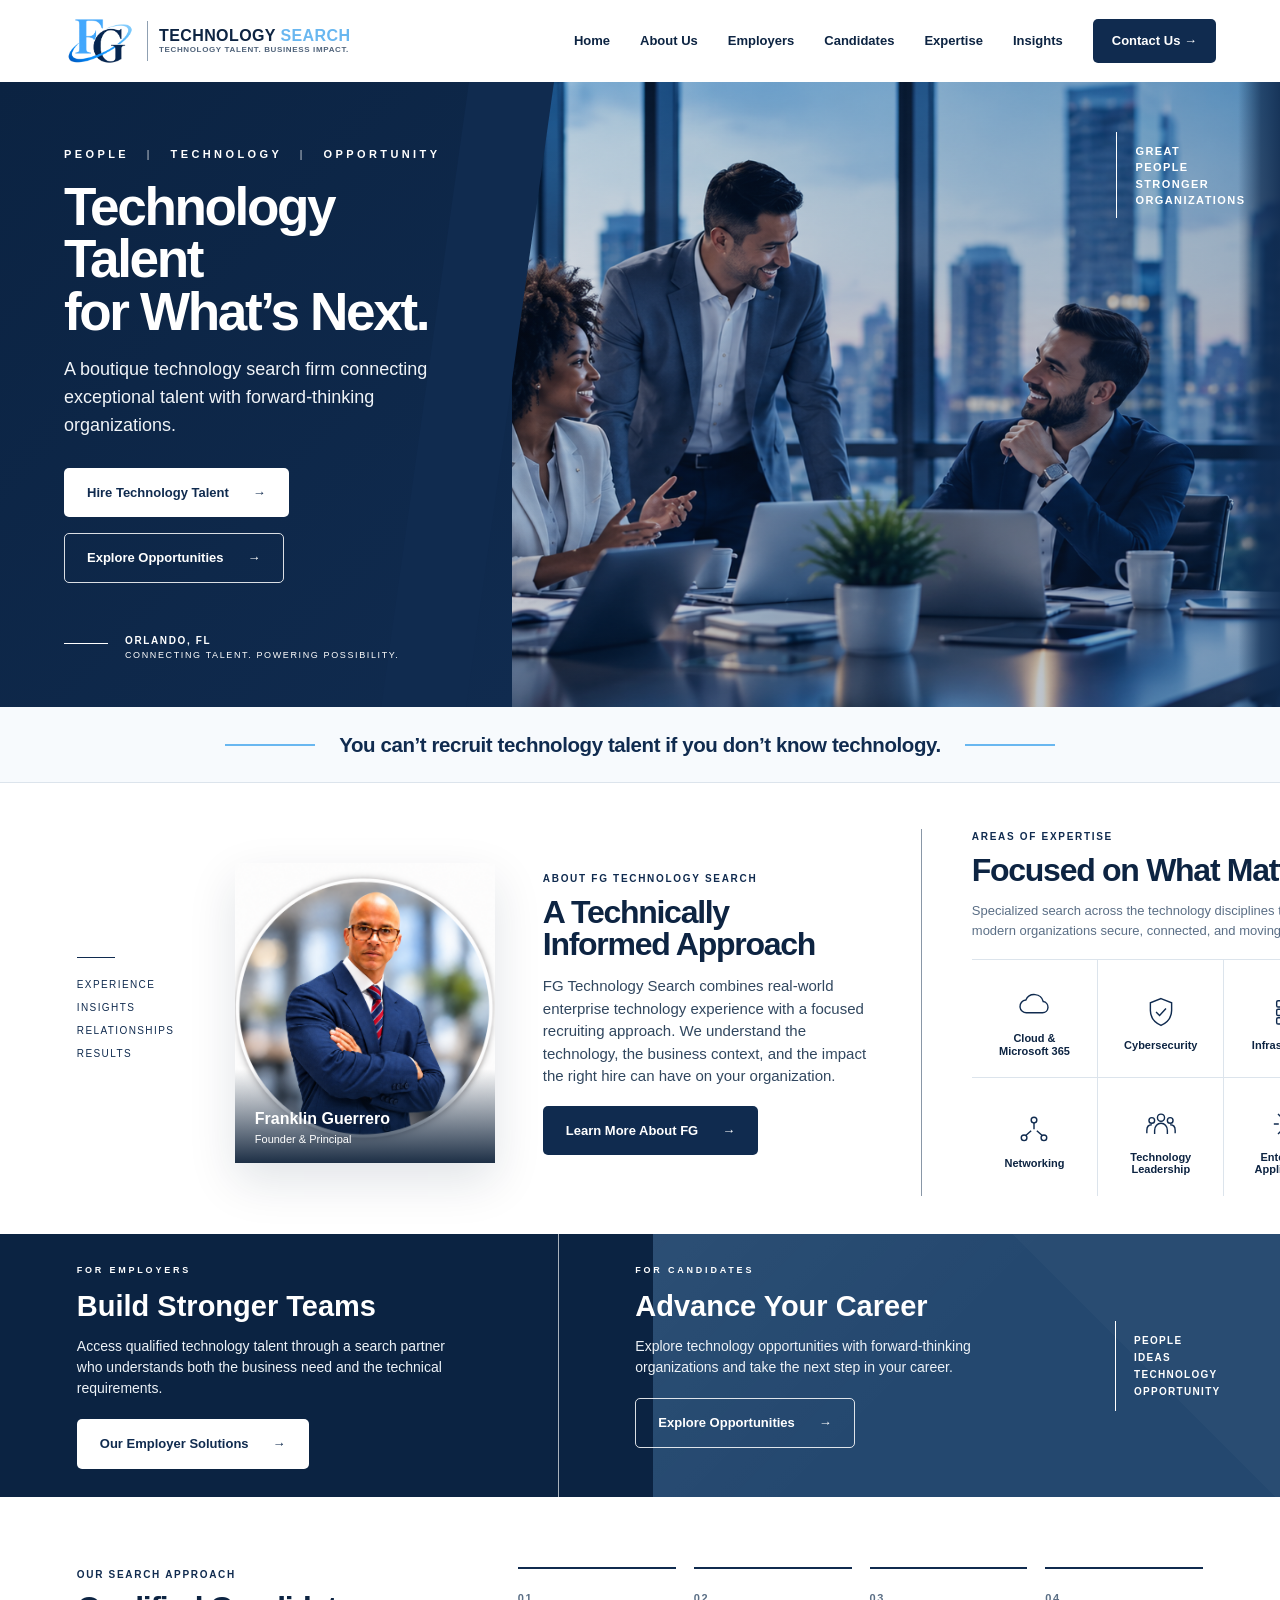
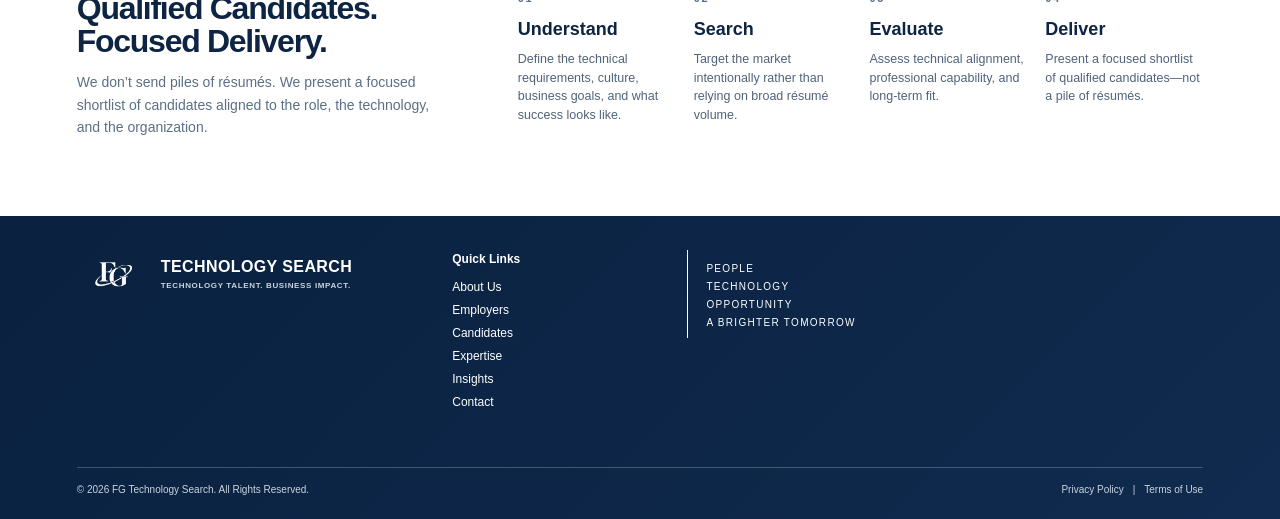
==== commit 990b3d98: "Add files via upload" ====
--- a/index.html
+++ b/index.html
@@ -15,6 +15,30 @@
         y=l.getElementsByTagName(r)[0];y.parentNode.insertBefore(t,y);
     })(window, document, "clarity", "script", "yd8xlcej18");
   </script>
+<style>
+/* White footer monogram */
+.brand-footer .footer-monogram-wrap{
+  width:72px;
+  height:46px;
+  flex:0 0 72px;
+  display:flex;
+  align-items:center;
+  justify-content:center;
+}
+.brand-footer .footer-monogram{
+  display:block;
+  width:100%;
+  height:100%;
+  object-fit:contain;
+}
+@media (max-width:800px){
+  .brand-footer .footer-monogram-wrap{
+    width:63px;
+    height:41px;
+    flex-basis:63px;
+  }
+}
+</style>
 </head>
 <body>
   <header class="site-header">
@@ -173,7 +197,9 @@
   <footer id="contact" class="site-footer">
     <div class="footer-brand">
       <a class="brand brand-footer" href="#top">
-        <span class="brand-mark"><span class="brand-f">F</span><span class="brand-g">G</span></span>
+        <span class="footer-monogram-wrap" aria-hidden="true">
+        <img class="footer-monogram" src="assets/fg-monogram-white.png" alt="">
+      </span>
         <span class="brand-copy">
           <strong><span class="brand-technology">TECHNOLOGY</span> <span class="brand-search">SEARCH</span></strong>
           <small>TECHNOLOGY TALENT. BUSINESS IMPACT.</small>
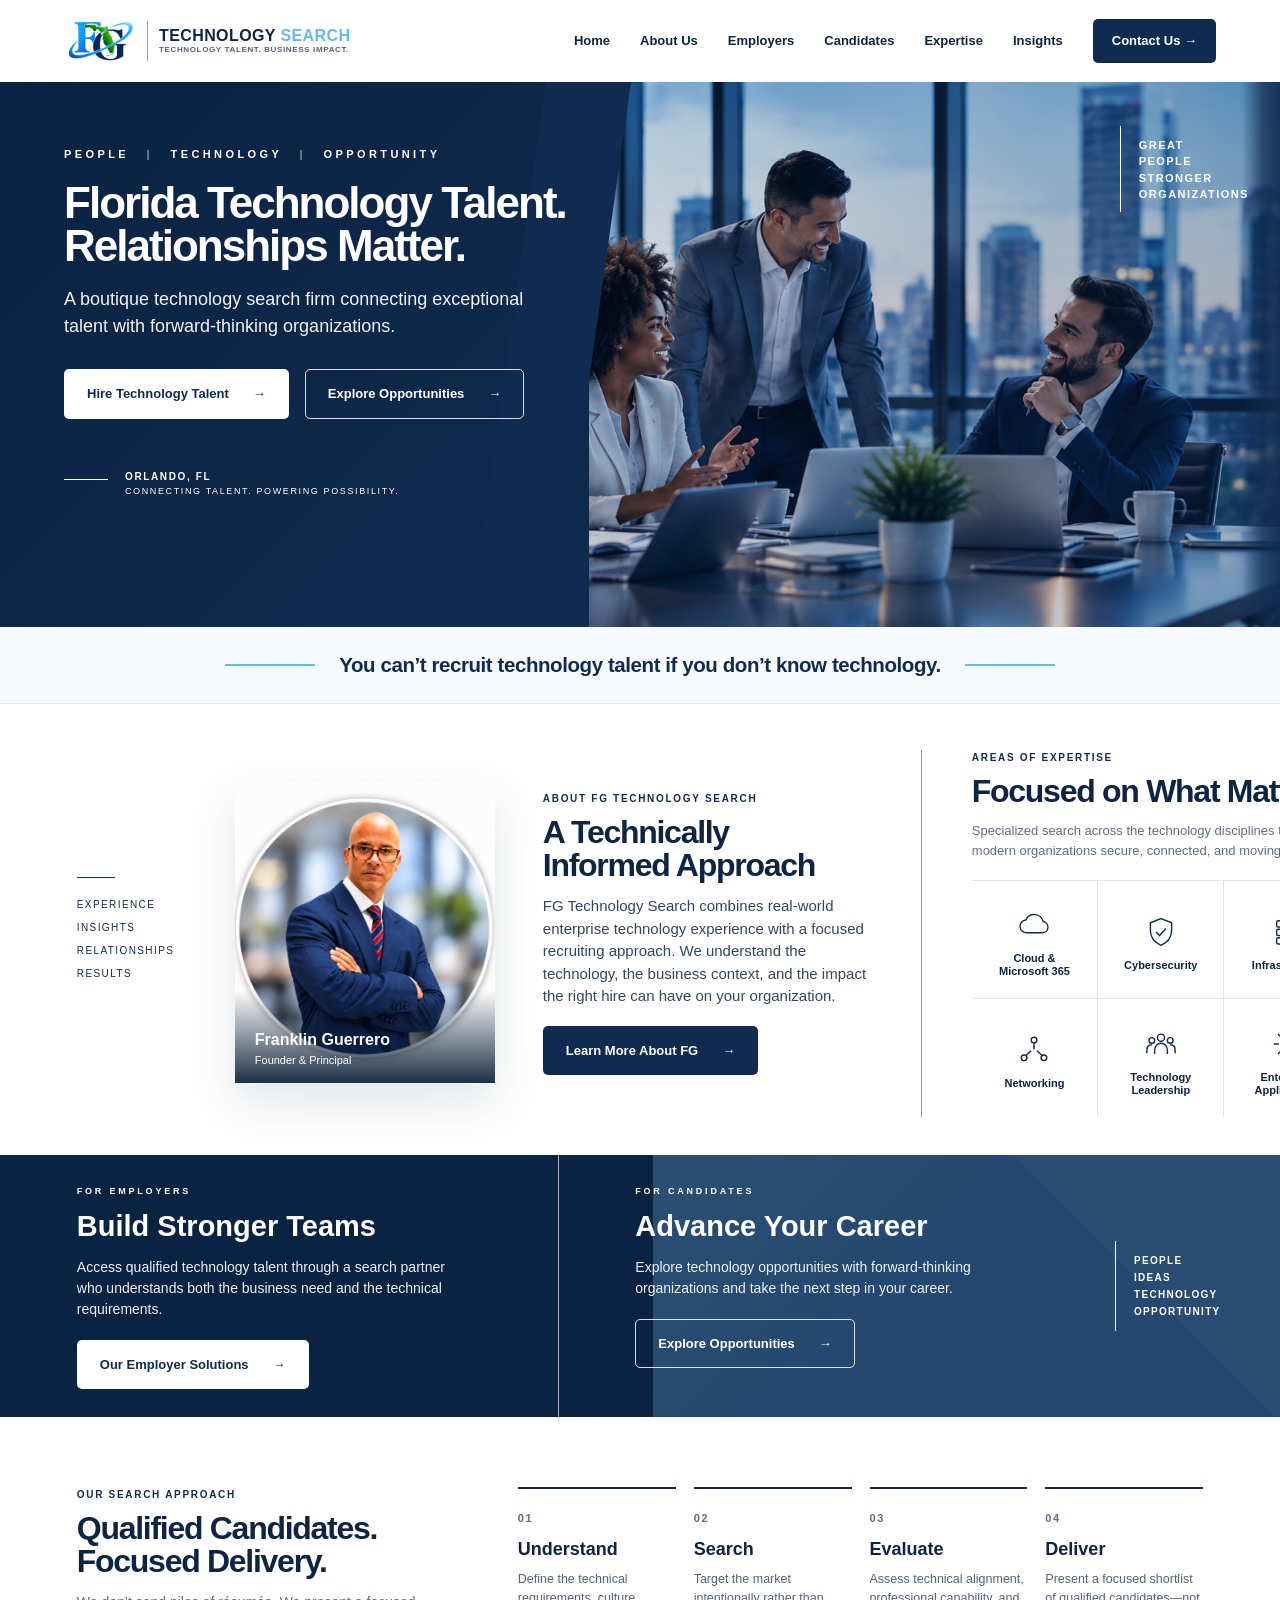
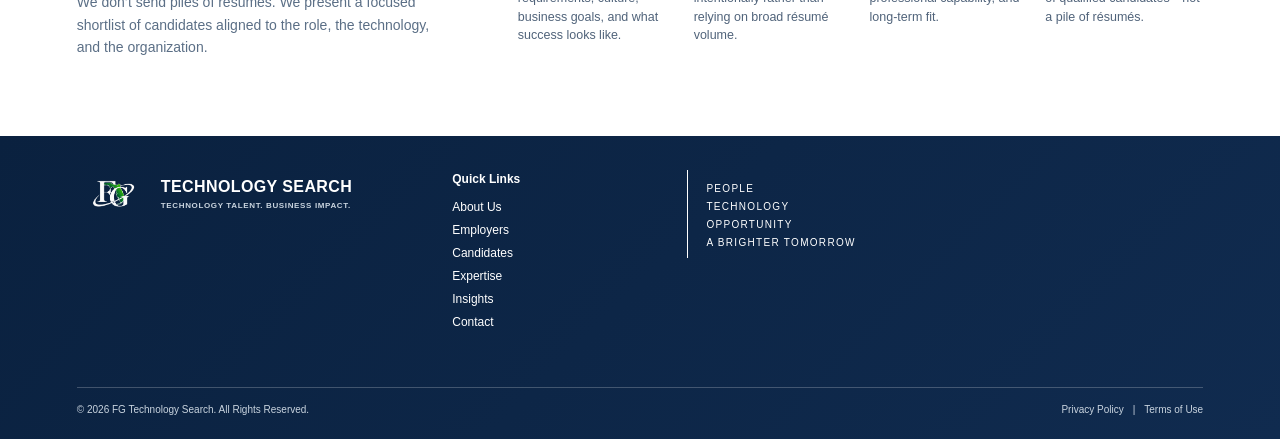
==== commit 9651c9de: "Add files via upload" ====
--- a/index.html
+++ b/index.html
@@ -4,7 +4,7 @@
   <meta charset="utf-8">
   <meta name="viewport" content="width=device-width, initial-scale=1">
   <meta name="description" content="FG Technology Search is a boutique technology search firm connecting exceptional talent with forward-thinking organizations.">
-  <title>FG Technology Search | Technology Talent for What’s Next</title>
+  <title>FG Tech Search | Florida Technology Talent</title>
   <link rel="icon" href="assets/favicon.svg" type="image/svg+xml">
   <link rel="stylesheet" href="styles.css?v=7">
   <!-- Microsoft Clarity -->
@@ -73,7 +73,7 @@
     <section class="hero">
       <div class="hero-copy">
         <p class="eyebrow">PEOPLE <span>|</span> TECHNOLOGY <span>|</span> OPPORTUNITY</p>
-        <h1>Technology Talent<br>for What’s Next.</h1>
+        <h1>Florida Technology Talent.<br>Relationships Matter.</h1>
         <p class="hero-lede">A boutique technology search firm connecting exceptional talent with forward-thinking organizations.</p>
         <div class="hero-actions">
           <a class="btn btn-light" href="#employers">Hire Technology Talent <span>→</span></a>
--- a/styles.css
+++ b/styles.css
@@ -436,3 +436,18 @@
     font-size:7px;
   }
 }
+
+/* Desktop hero tuning: keep the new headline on exactly two lines */
+@media (min-width:1101px){
+  .hero{
+    grid-template-columns:46% 54%;
+  }
+
+  .hero h1{
+    font-size:clamp(44px,3.1vw,56px);
+    max-width:none;
+    white-space:nowrap;
+    letter-spacing:-.045em;
+  }
+}
+
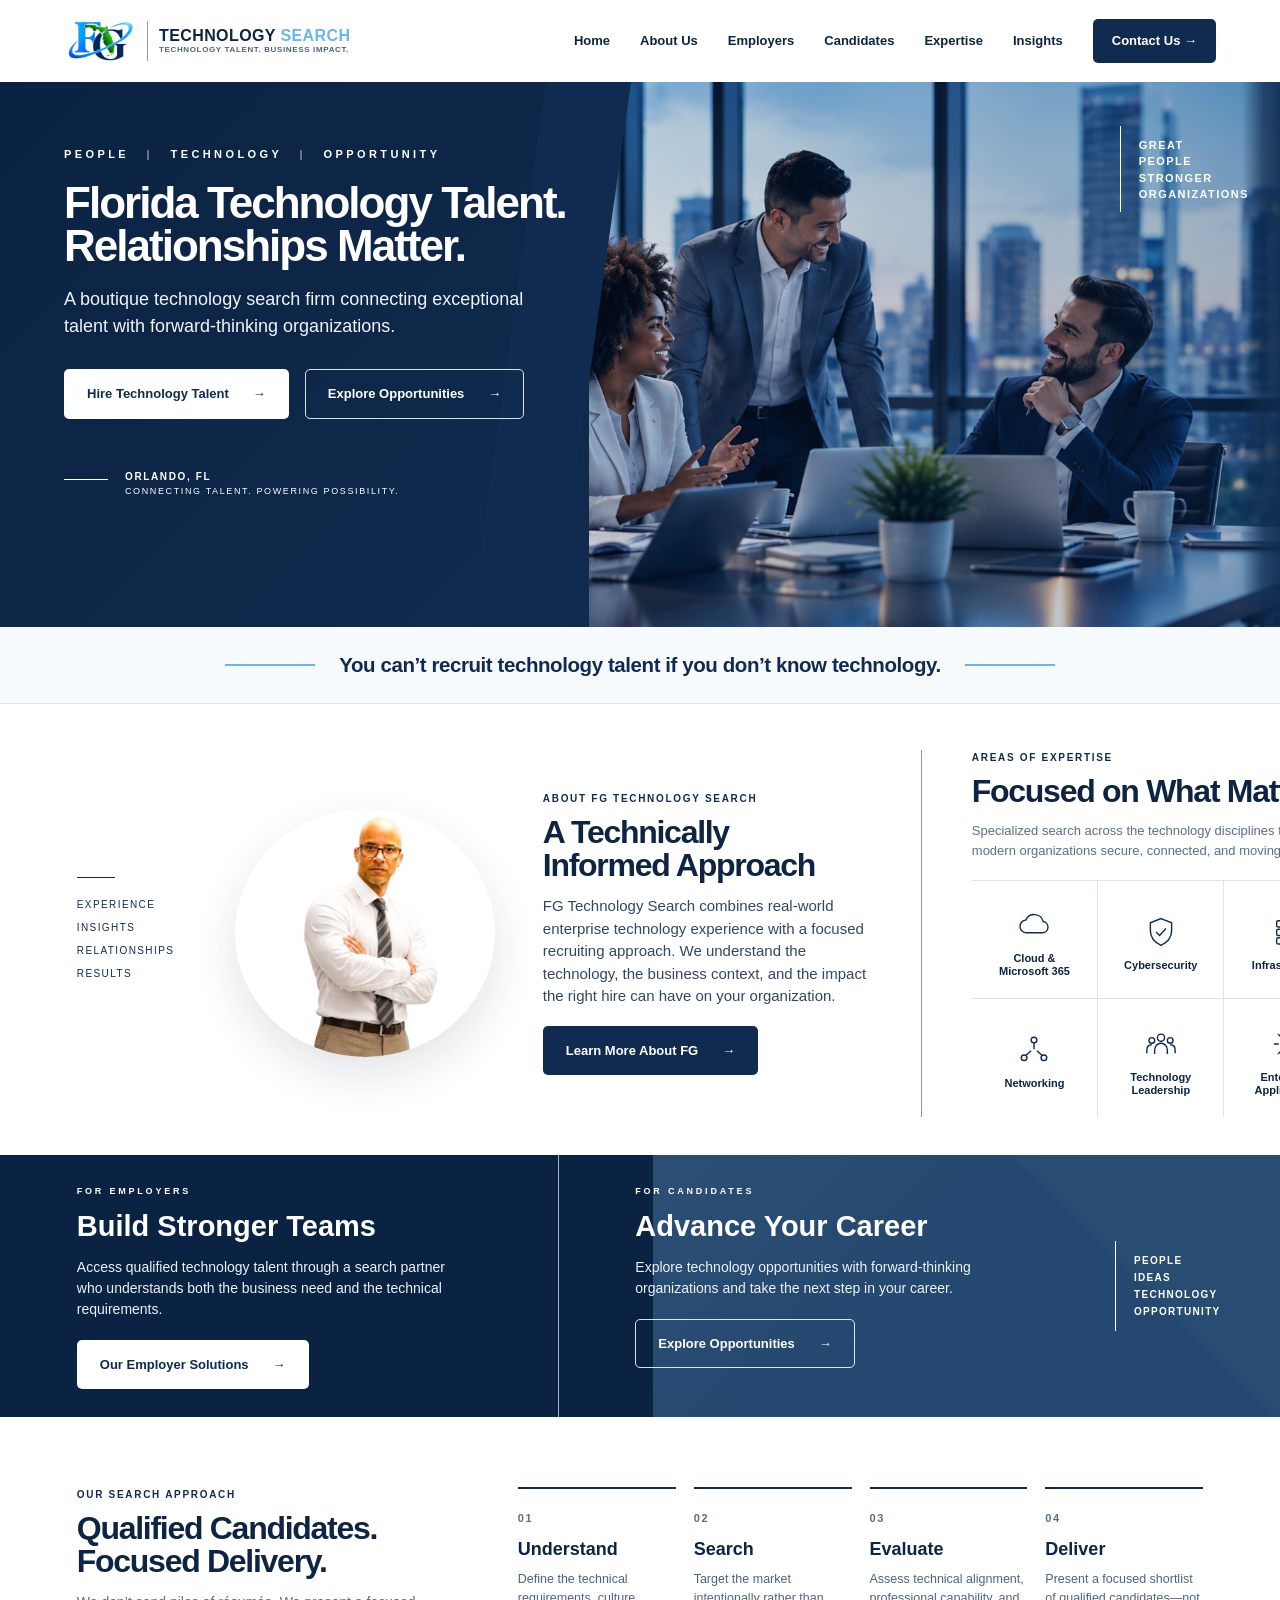
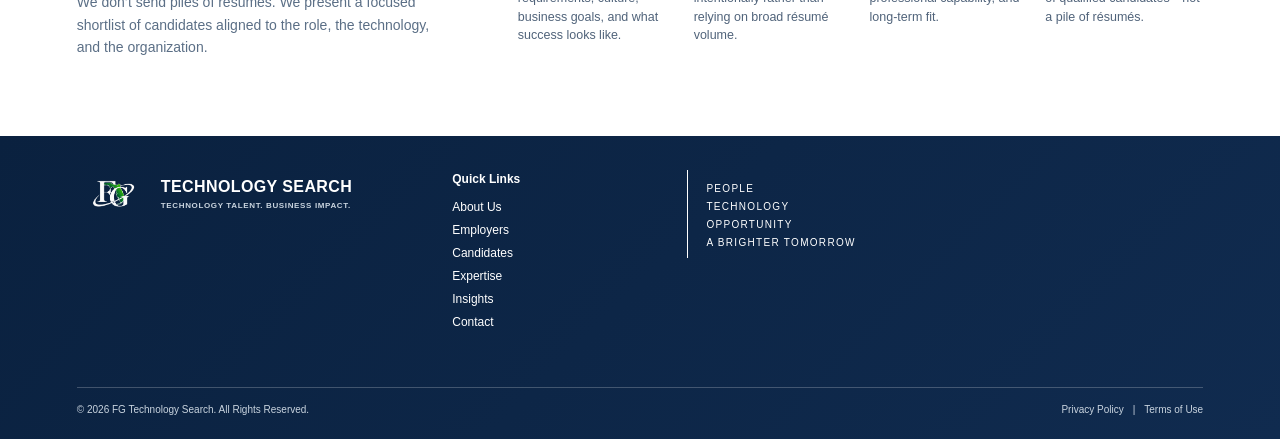
==== commit 3aa2dfab: "Add files via upload" ====
--- a/index.html
+++ b/index.html
@@ -6,7 +6,7 @@
   <meta name="description" content="FG Technology Search is a boutique technology search firm connecting exceptional talent with forward-thinking organizations.">
   <title>FG Tech Search | Florida Technology Talent</title>
   <link rel="icon" href="assets/favicon.svg" type="image/svg+xml">
-  <link rel="stylesheet" href="styles.css?v=7">
+  <link rel="stylesheet" href="styles.css?v=9">
   <!-- Microsoft Clarity -->
   <script type="text/javascript">
     (function(c,l,a,r,i,t,y){
@@ -111,7 +111,7 @@
       </div>
 
       <div class="founder-card">
-        <img class="founder-photo" src="assets/founder-franklin.png" alt="Temporary AI-generated founder portrait">
+        <img class="founder-photo" src="assets/founder-franklin.png" alt="Franklin Guerrero, Founder and Principal of FG Technology Search">
         <div class="founder-caption">
           <strong>Franklin Guerrero</strong>
           <span>Founder &amp; Principal</span>
--- a/styles.css
+++ b/styles.css
@@ -139,14 +139,22 @@
 .values{align-self:center;color:var(--navy);font-size:10px;letter-spacing:.14em}
 .values span{display:block;width:38px;height:1px;background:var(--navy);margin-bottom:19px}
 .values p{margin:8px 0}
-.founder-card{position:relative;background:#d9e1e8;min-height:300px;overflow:hidden;box-shadow:var(--shadow)}
+.founder-card{
+  position:relative;
+  background:transparent;
+  min-height:0;
+  overflow:visible;
+  box-shadow:none;
+}
 .founder-photo{
   width:100%;
-  height:300px;
-  object-fit:cover;
-  object-position:center 24%;
-}
-.founder-caption{position:absolute;left:0;right:0;bottom:0;background:linear-gradient(transparent,rgba(5,25,50,.9));color:#fff;padding:38px 20px 15px}
+  height:auto;
+  display:block;
+  object-fit:contain;
+  border-radius:50%;
+  box-shadow:var(--shadow);
+}
+.founder-caption{display:none}
 .founder-caption strong,.founder-caption span{display:block}
 .founder-caption span{font-size:11px}
 .section-kicker{font-size:10px;letter-spacing:.17em;font-weight:800;margin:0 0 10px;color:var(--navy)}
